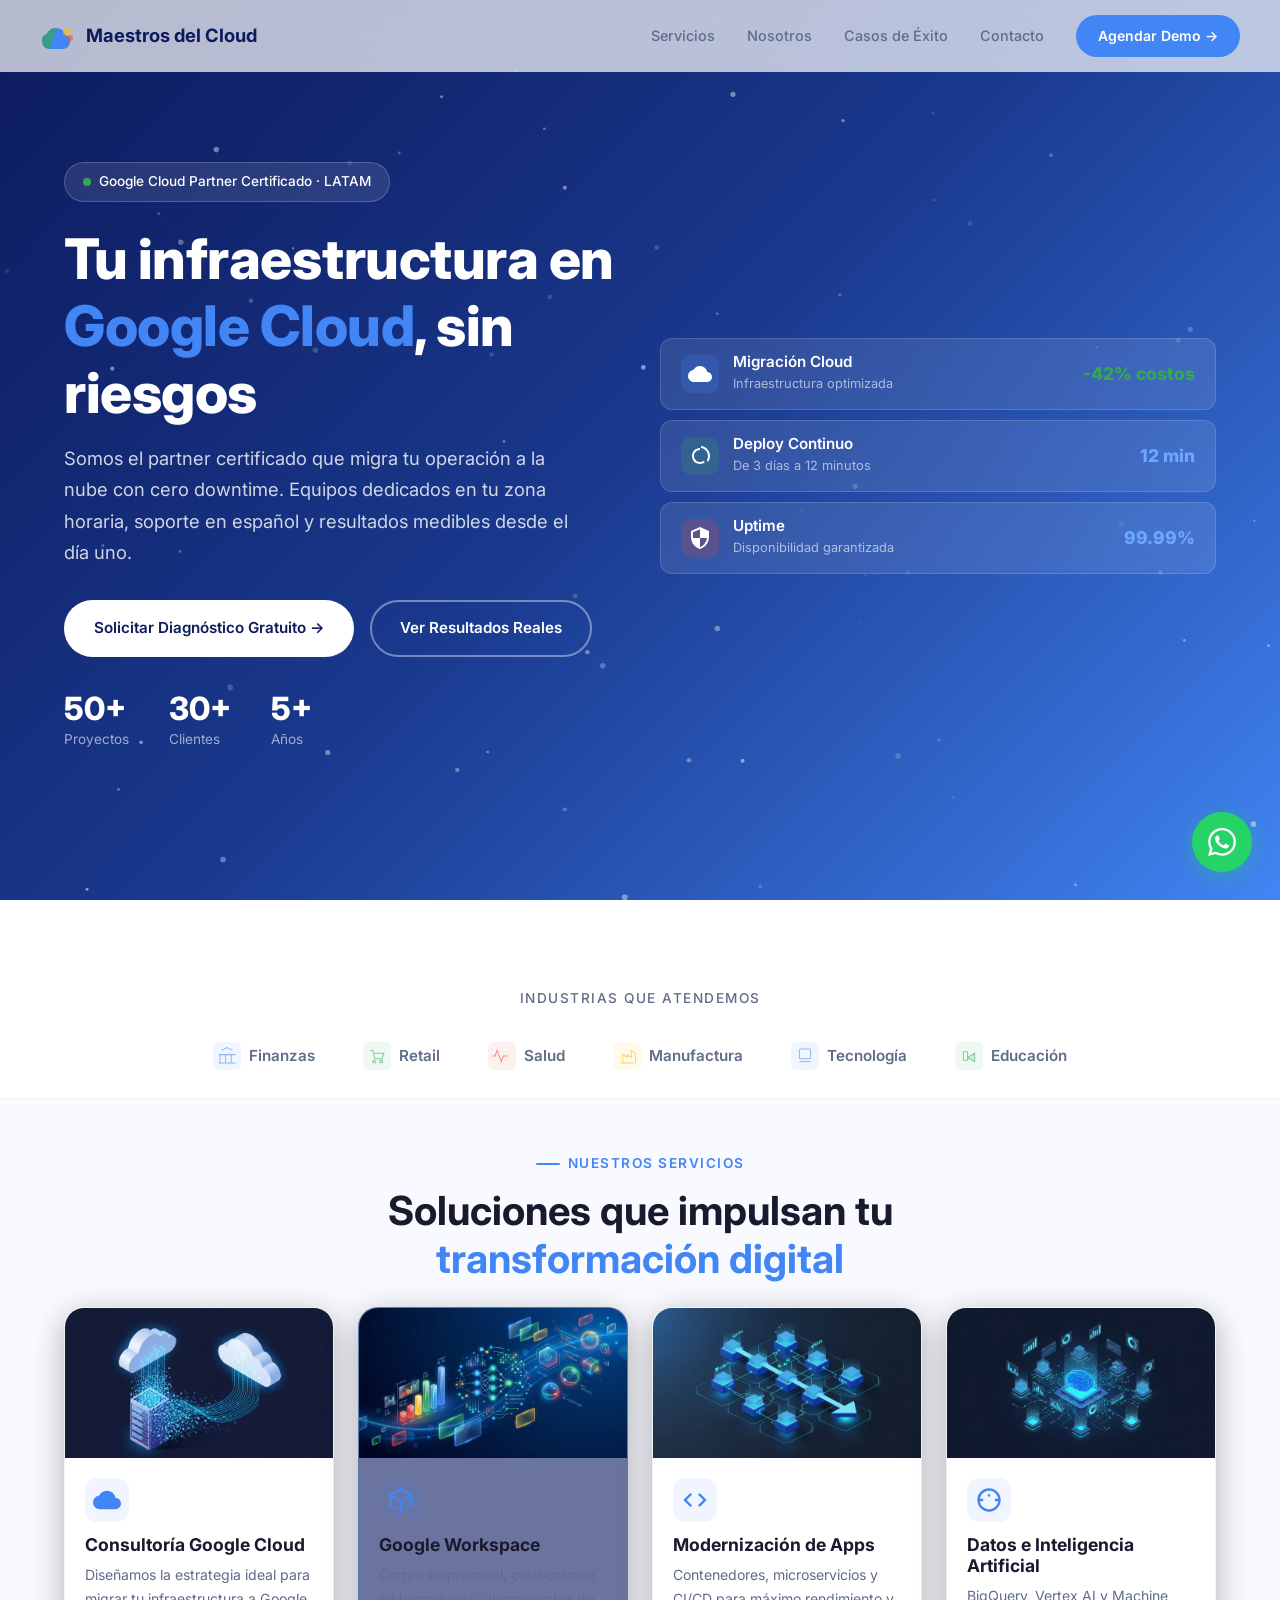
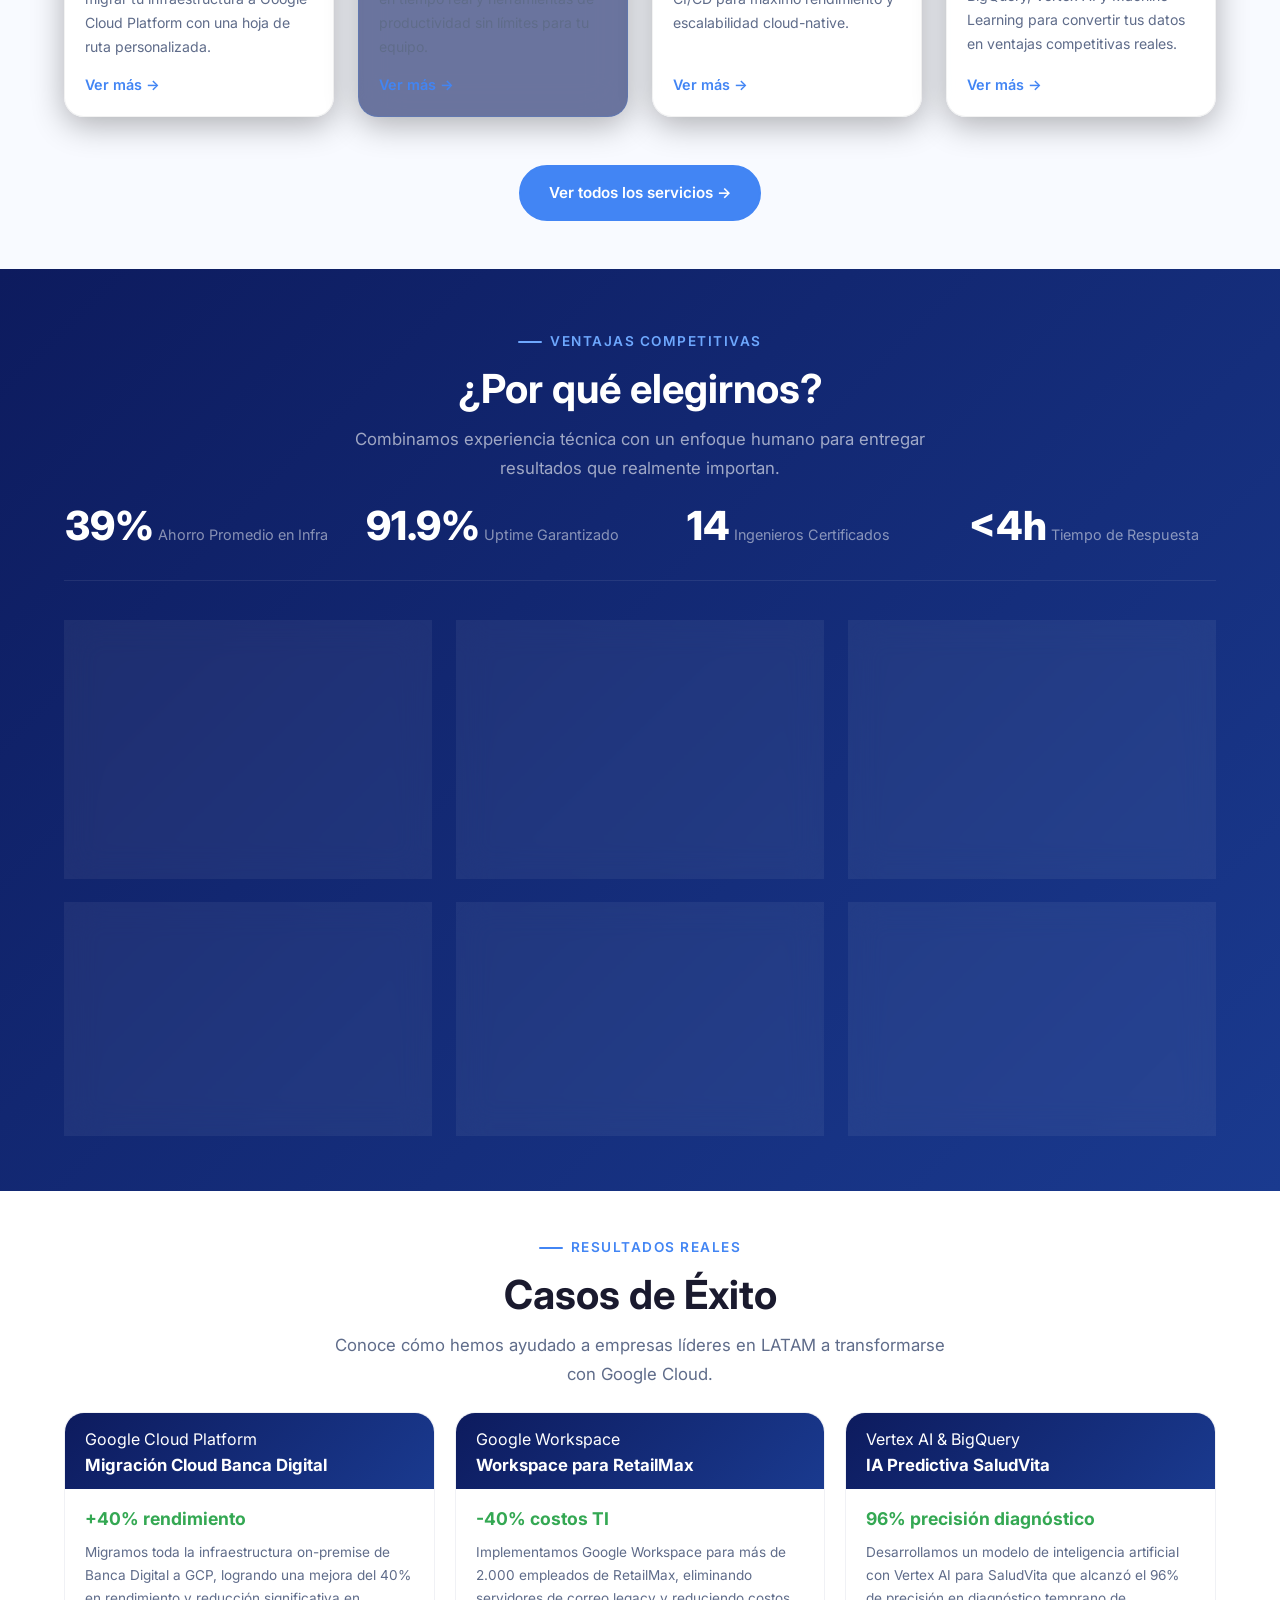
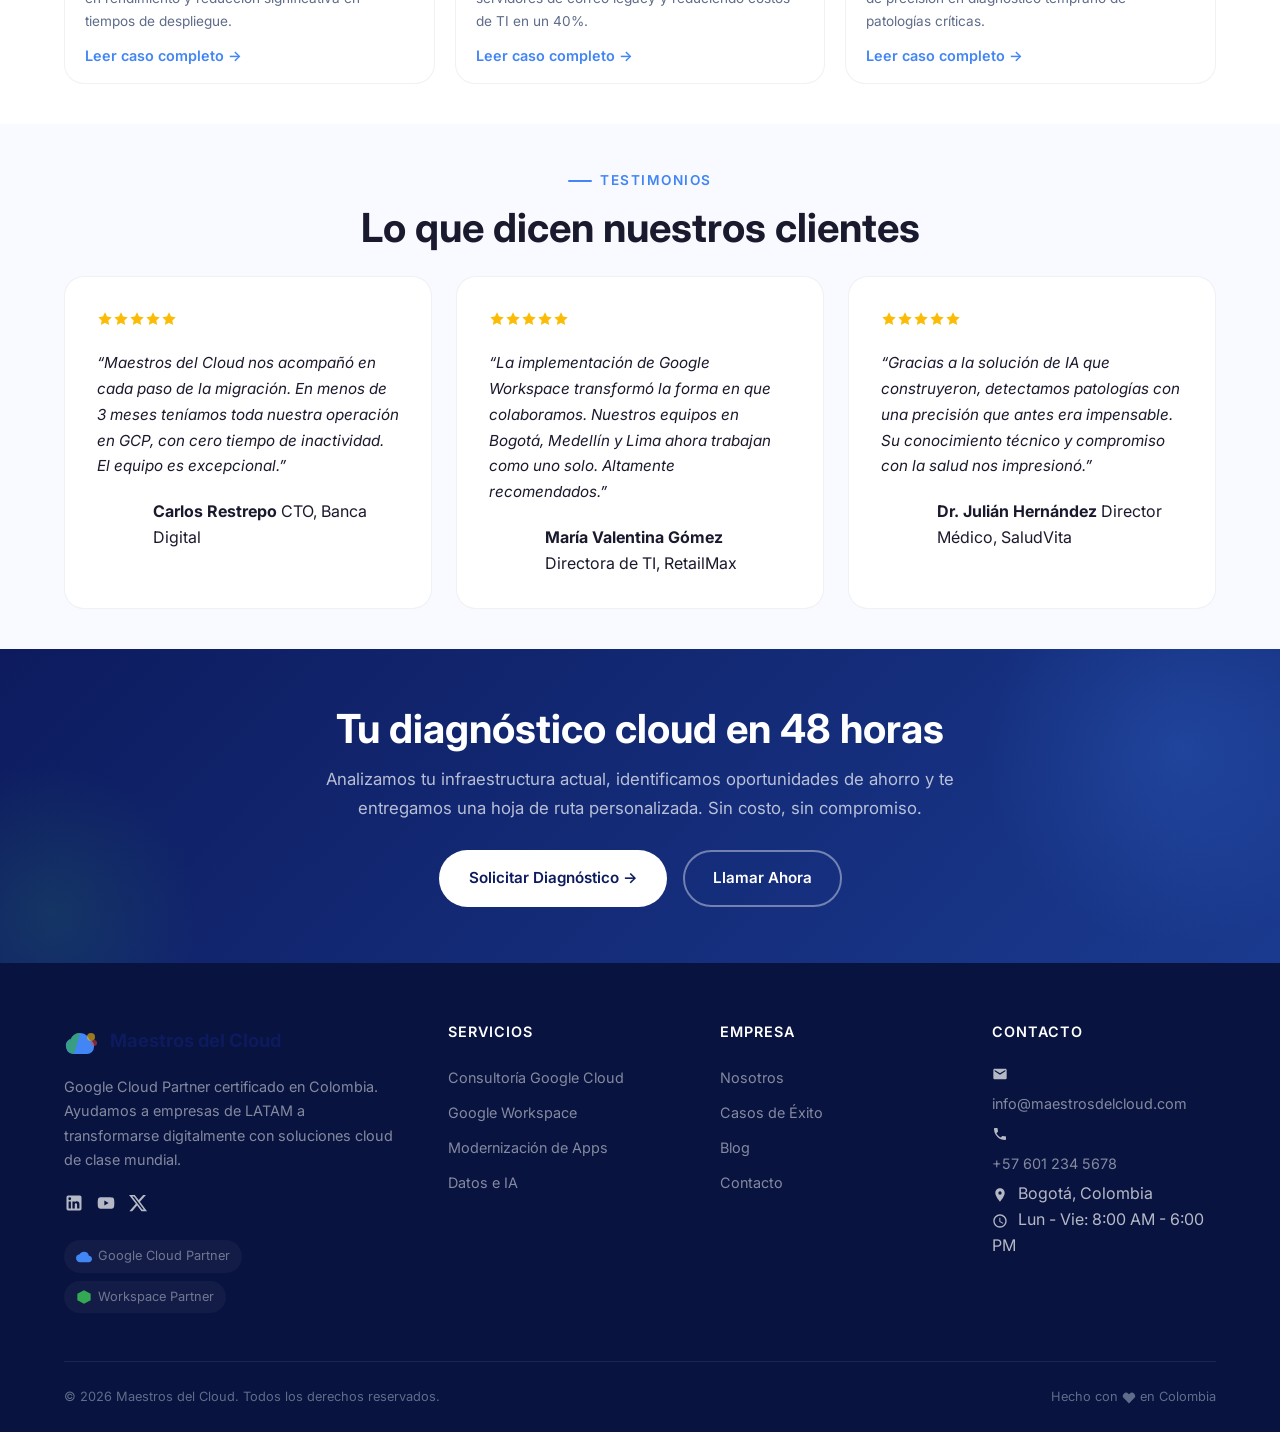
==== index.html @ fa3786d3 "feat: Maestros del Cloud MVP - Google Cloud Partner website Complete static website for a Google Clo" ====
<!DOCTYPE html>
<html lang="es">
<head>
  <meta charset="UTF-8">
  <meta name="viewport" content="width=device-width, initial-scale=1.0">
  <meta name="description" content="Maestros del Cloud — Google Cloud Partner en Colombia. Consultoría, migración, modernización y soporte en Google Cloud para empresas de LATAM.">
  <meta name="keywords" content="Google Cloud, Partner, Colombia, consultoría cloud, migración, Google Workspace, LATAM">
  <meta name="author" content="Maestros del Cloud">
  <title>Maestros del Cloud — Google Cloud Partner Colombia</title>
  <link rel="icon" type="image/svg+xml" href="data:image/svg+xml,<svg xmlns='http://www.w3.org/2000/svg' width='32' height='32' viewBox='0 0 36 36'><path d='M6 20c0-5.523 4.477-10 10-10 4.4 0 8.1 2.8 9.5 6.7A7 7 0 0130 24a7 7 0 01-7 7H10a8 8 0 01-4-15z' fill='%234285F4'/><path d='M10 31a8 8 0 01-3.2-15.3A10 10 0 0116 10' fill='%2334A853' opacity='0.7'/><circle cx='27' cy='14' r='4' fill='%23FBBC05' opacity='0.6'/></svg>">
  <link rel="preconnect" href="https://fonts.googleapis.com">
  <link rel="preconnect" href="https://fonts.gstatic.com" crossorigin>
  <link href="https://fonts.googleapis.com/css2?family=Inter:wght@400;500;600;700;800&display=swap" rel="stylesheet">
  <link rel="stylesheet" href="styles.css">
</head>
<body>

  <!-- ============ NAVBAR ============ -->
  <nav class="navbar">
    <div class="nav-inner">
      <a href="index.html" class="nav-logo">
        <svg width="36" height="36" viewBox="0 0 36 36" fill="none" xmlns="http://www.w3.org/2000/svg">
          <path d="M6 20c0-5.523 4.477-10 10-10 4.4 0 8.1 2.8 9.5 6.7A7 7 0 0130 24a7 7 0 01-7 7H10a8 8 0 01-4-15z" fill="#4285F4"/>
          <path d="M10 31a8 8 0 01-3.2-15.3A10 10 0 0116 10" fill="#34A853" opacity="0.7"/>
          <circle cx="27" cy="14" r="4" fill="#FBBC05" opacity="0.6"/>
          <circle cx="30" cy="20" r="3" fill="#EA4335" opacity="0.5"/>
        </svg>
        <span>Maestros del Cloud</span>
      </a>
      <div class="nav-links">
        <a href="servicios.html">Servicios</a>
        <a href="nosotros.html">Nosotros</a>
        <a href="casos.html">Casos de Éxito</a>
        <a href="contacto.html">Contacto</a>
        <a href="contacto.html" class="nav-cta">Agendar Demo &rarr;</a>
      </div>
      <button class="hamburger" aria-label="Menú">
        <span></span><span></span><span></span>
      </button>
    </div>
  </nav>

  <!-- ============ HERO ============ -->
  <section class="hero">
    <video class="hero-video-bg" autoplay muted loop playsinline>
      <source src="assets/hero-video.mp4" type="video/mp4">
    </video>
    <div class="hero-video-overlay"></div>
    <canvas id="hero-particles" class="hero-canvas"></canvas>
    <div class="container hero-grid">
      <div class="hero-content">
        <div class="hero-badge reveal">
          <span class="dot"></span>
          Google Cloud Partner Certificado &middot; LATAM
        </div>
        <h1 class="reveal reveal-delay-1">Tu infraestructura en <span class="accent-text">Google Cloud</span>, sin riesgos</h1>
        <p class="hero-subtitle reveal reveal-delay-2">Somos el partner certificado que migra tu operaci&oacute;n a la nube con cero downtime. Equipos dedicados en tu zona horaria, soporte en espa&ntilde;ol y resultados medibles desde el d&iacute;a uno.</p>
        <div class="hero-buttons reveal reveal-delay-3">
          <a href="contacto.html" class="btn btn-primary">Solicitar Diagn&oacute;stico Gratuito &rarr;</a>
          <a href="casos.html" class="btn btn-outline">Ver Resultados Reales</a>
        </div>
        <div class="hero-stats reveal reveal-delay-4">
          <div class="hero-stat">
            <span class="hero-stat-number" data-count="50" data-suffix="+">0</span>
            <span class="hero-stat-label">Proyectos</span>
          </div>
          <div class="hero-stat">
            <span class="hero-stat-number" data-count="30" data-suffix="+">0</span>
            <span class="hero-stat-label">Clientes</span>
          </div>
          <div class="hero-stat">
            <span class="hero-stat-number" data-count="5" data-suffix="+">0</span>
            <span class="hero-stat-label">Años</span>
          </div>
        </div>
      </div>
      <div class="hero-visual">
        <div class="float-card reveal reveal-delay-1">
          <div class="float-card-icon blue">
            <svg width="24" height="24" viewBox="0 0 24 24" fill="none"><path d="M19.35 10.04A7.49 7.49 0 0012 4C9.11 4 6.6 5.64 5.35 8.04A5.994 5.994 0 000 14c0 3.31 2.69 6 6 6h13c2.76 0 5-2.24 5-5 0-2.64-2.05-4.78-4.65-4.96z" fill="currentColor"/></svg>
          </div>
          <div class="float-card-text">
            <h4>Migración Cloud</h4>
            <p>Infraestructura optimizada</p>
          </div>
          <span class="float-card-value green">-42% costos</span>
        </div>
        <div class="float-card reveal reveal-delay-2">
          <div class="float-card-icon green">
            <svg width="24" height="24" viewBox="0 0 24 24" fill="none"><path d="M13 2.05v2.02c3.95.49 7 3.85 7 7.93 0 1.62-.48 3.13-1.32 4.39l1.46 1.46A9.96 9.96 0 0022 12c0-5.18-3.95-9.45-9-9.95zM12 4c-4.42 0-8 3.58-8 8s3.58 8 8 8c1.85 0 3.55-.63 4.9-1.69l-1.43-1.43A5.96 5.96 0 0112 18c-3.31 0-6-2.69-6-6s2.69-6 6-6V4z" fill="currentColor"/></svg>
          </div>
          <div class="float-card-text">
            <h4>Deploy Continuo</h4>
            <p>De 3 d&iacute;as a 12 minutos</p>
          </div>
          <span class="float-card-value blue">12 min</span>
        </div>
        <div class="float-card reveal reveal-delay-3">
          <div class="float-card-icon red">
            <svg width="24" height="24" viewBox="0 0 24 24" fill="none"><path d="M12 1L3 5v6c0 5.55 3.84 10.74 9 12 5.16-1.26 9-6.45 9-12V5l-9-4zm0 10.99h7c-.53 4.12-3.28 7.79-7 8.94V12H5V6.3l7-3.11v8.8z" fill="currentColor"/></svg>
          </div>
          <div class="float-card-text">
            <h4>Uptime</h4>
            <p>Disponibilidad garantizada</p>
          </div>
          <span class="float-card-value red">99.99%</span>
        </div>
      </div>
    </div>
  </section>

  <!-- Wave divider -->
  <div class="wave-divider">
    <svg viewBox="0 0 1440 60" preserveAspectRatio="none" fill="#ffffff">
      <path d="M0,60 C360,0 1080,0 1440,60 L1440,60 L0,60 Z"/>
    </svg>
  </div>

  <!-- ============ LOGOS BANNER ============ -->
  <section class="logos-section">
    <div class="container">
      <p class="logos-title reveal">Industrias que atendemos</p>
      <div class="logos-grid">
        <div class="logo-item reveal reveal-delay-1">
          <svg width="40" height="40" viewBox="0 0 40 40" fill="none"><rect width="40" height="40" rx="8" fill="#E8F0FE"/><path d="M8 30h24M8 18h24M12 12l8-4 8 4M10 18v12m8-12v12m8-12v12" stroke="#4285F4" stroke-width="1.5" fill="none"/></svg>
          <span>Finanzas</span>
        </div>
        <div class="logo-item reveal reveal-delay-1">
          <svg width="40" height="40" viewBox="0 0 40 40" fill="none"><rect width="40" height="40" rx="8" fill="#E6F4EA"/><circle cx="16" cy="28" r="2" stroke="#34A853" stroke-width="1.5" fill="none"/><circle cx="26" cy="28" r="2" stroke="#34A853" stroke-width="1.5" fill="none"/><path d="M10 12h4l3 12h10l3-8H16" stroke="#34A853" stroke-width="1.5" fill="none"/></svg>
          <span>Retail</span>
        </div>
        <div class="logo-item reveal reveal-delay-2">
          <svg width="40" height="40" viewBox="0 0 40 40" fill="none"><rect width="40" height="40" rx="8" fill="#FCE8E6"/><path d="M28 20h-6l-3 8-6-16-3 8h-4" stroke="#EA4335" stroke-width="1.5" fill="none"/></svg>
          <span>Salud</span>
        </div>
        <div class="logo-item reveal reveal-delay-2">
          <svg width="40" height="40" viewBox="0 0 40 40" fill="none"><rect width="40" height="40" rx="8" fill="#FEF7E0"/><path d="M10 30h20M14 30V18l6 4V18l6 4V12l6 4v14" stroke="#FBBC05" stroke-width="1.5" fill="none"/></svg>
          <span>Manufactura</span>
        </div>
        <div class="logo-item reveal reveal-delay-3">
          <svg width="40" height="40" viewBox="0 0 40 40" fill="none"><rect width="40" height="40" rx="8" fill="#E8F0FE"/><rect x="12" y="10" width="16" height="14" rx="2" stroke="#4285F4" stroke-width="1.5" fill="none"/><line x1="12" y1="28" x2="28" y2="28" stroke="#4285F4" stroke-width="1.5"/></svg>
          <span>Tecnolog&iacute;a</span>
        </div>
        <div class="logo-item reveal reveal-delay-3">
          <svg width="40" height="40" viewBox="0 0 40 40" fill="none"><rect width="40" height="40" rx="8" fill="#E6F4EA"/><path d="M28 16l-10 6 10 6V16z" fill="#34A853" opacity="0.3"/><path d="M28 16l-10 6 10 6V16zM12 14h6v12h-6z" stroke="#34A853" stroke-width="1.5" fill="none"/></svg>
          <span>Educaci&oacute;n</span>
        </div>
      </div>
    </div>
  </section>

  <!-- ============ SERVICES ============ -->
  <section class="bg-light" id="servicios">
    <div class="container">
      <div class="section-header">
        <span class="section-label reveal">Nuestros Servicios</span>
        <h2 class="reveal reveal-delay-1">Soluciones que impulsan tu <span class="accent-text">transformación digital</span></h2>
      </div>
      <div class="services-grid">
        <div class="card card-with-image reveal reveal-delay-1 dark-glass-panel" style="background: rgba(255,255,255,0.9); border: 1px solid rgba(0,0,0,0.05); color: var(--text-dark);">
          <div class="card-image">
            <img src="assets/svc-cloud.png" alt="Consultoría Google Cloud - infraestructura cloud" loading="lazy" width="600" height="338">
          </div>
          <div class="card-body">
            <div class="card-icon blue">
              <svg width="28" height="28" viewBox="0 0 24 24" fill="none"><path d="M19.35 10.04A7.49 7.49 0 0012 4C9.11 4 6.6 5.64 5.35 8.04A5.994 5.994 0 000 14c0 3.31 2.69 6 6 6h13c2.76 0 5-2.24 5-5 0-2.64-2.05-4.78-4.65-4.96z" fill="currentColor"/></svg>
            </div>
            <h3>Consultoría Google Cloud</h3>
            <p>Diseñamos la estrategia ideal para migrar tu infraestructura a Google Cloud Platform con una hoja de ruta personalizada.</p>
            <a href="servicios.html" class="card-link">Ver más &rarr;</a>
          </div>
        </div>
        <div class="card card-with-image reveal reveal-delay-2 dark-glass-panel">
          <div class="card-image">
            <img src="assets/services-data.jpg" alt="Data Analytics & Machine Learning - Visualización Abstracta" loading="lazy" width="600" height="338" style="object-fit: cover;">
          </div>
          <div class="card-body">
            <div class="card-icon green">
              <svg width="28" height="28" viewBox="0 0 24 24" fill="none"><path d="M12 2L2 7v10l10 5 10-5V7L12 2zm0 2.18l6 3V9l-6 3-6-3V7.18l6-3zM4 16.54V9.73l7 3.5v7.04l-7-3.73zm9 3.73v-7.04l7-3.5v6.81l-7 3.73z" fill="currentColor"/></svg>
            </div>
            <h3>Google Workspace</h3>
            <p>Correo empresarial, colaboración en tiempo real y herramientas de productividad sin límites para tu equipo.</p>
            <a href="servicios.html" class="card-link">Ver más &rarr;</a>
          </div>
        </div>
        <div class="card card-with-image reveal reveal-delay-3 dark-glass-panel" style="background: rgba(255,255,255,0.9); border: 1px solid rgba(0,0,0,0.05); color: var(--text-dark);">
          <div class="card-image">
            <img src="assets/svc-apps.png" alt="Modernización de aplicaciones - contenedores y microservicios" loading="lazy" width="600" height="338">
          </div>
          <div class="card-body">
            <div class="card-icon yellow">
              <svg width="28" height="28" viewBox="0 0 24 24" fill="none"><path d="M9.4 16.6L4.8 12l4.6-4.6L8 6l-6 6 6 6 1.4-1.4zm5.2 0l4.6-4.6-4.6-4.6L16 6l6 6-6 6-1.4-1.4z" fill="currentColor"/></svg>
            </div>
            <h3>Modernización de Apps</h3>
            <p>Contenedores, microservicios y CI/CD para máximo rendimiento y escalabilidad cloud-native.</p>
            <a href="servicios.html" class="card-link">Ver más &rarr;</a>
          </div>
        </div>
        <div class="card card-with-image reveal reveal-delay-4 dark-glass-panel" style="background: rgba(255,255,255,0.9); border: 1px solid rgba(0,0,0,0.05); color: var(--text-dark);">
          <div class="card-image">
            <img src="assets/svc-data.png" alt="Datos e Inteligencia Artificial - BigQuery y Vertex AI" loading="lazy" width="600" height="338">
          </div>
          <div class="card-body">
            <div class="card-icon red">
              <svg width="28" height="28" viewBox="0 0 24 24" fill="none"><path d="M12 2a10 10 0 100 20 10 10 0 000-20zm1 17.93A8.001 8.001 0 014.07 13H7v-2H4.07A8.001 8.001 0 0113 4.07V7h-2v2h2V4.07A8.001 8.001 0 0119.93 11H17v2h2.93A8.001 8.001 0 0113 19.93z" fill="currentColor"/></svg>
            </div>
            <h3>Datos e Inteligencia Artificial</h3>
            <p>BigQuery, Vertex AI y Machine Learning para convertir tus datos en ventajas competitivas reales.</p>
            <a href="servicios.html" class="card-link">Ver más &rarr;</a>
          </div>
        </div>
      </div>
      <div class="section-cta reveal">
        <a href="servicios.html" class="btn btn-accent">Ver todos los servicios &rarr;</a>
      </div>
    </div>
  </section>

  <!-- ============ POR QUÉ NOSOTROS (with stats merged) ============ -->
  <section class="bg-dark" id="por-que">
    <div class="container">
      <div class="section-header">
        <span class="section-label reveal">Ventajas Competitivas</span>
        <h2 class="reveal reveal-delay-1">&iquest;Por qué elegirnos?</h2>
        <p class="section-subtitle reveal reveal-delay-2">Combinamos experiencia técnica con un enfoque humano para entregar resultados que realmente importan.</p>
      </div>
      <div class="stats-grid stats-grid-dark reveal">
        <div class="stat-item">
          <span class="stat-number" data-count="42" data-suffix="%">0</span>
          <span class="stat-label">Ahorro Promedio en Infra</span>
        </div>
        <div class="stat-item">
          <span class="stat-number" data-count="99" data-suffix=".9%">0</span>
          <span class="stat-label">Uptime Garantizado</span>
        </div>
        <div class="stat-item">
          <span class="stat-number" data-count="15" data-suffix="">0</span>
          <span class="stat-label">Ingenieros Certificados</span>
        </div>
        <div class="stat-item">
          <span class="stat-number" data-prefix="&lt;" data-count="4" data-suffix="h">0</span>
          <span class="stat-label">Tiempo de Respuesta</span>
        </div>
      </div>
      <div class="grid-3">
        <div class="glass-card reveal reveal-delay-1">
          <span class="glass-card-icon"><svg width="24" height="24" viewBox="0 0 24 24" fill="none"><path d="M9 12l2 2 4-4m5.618-4.016A11.955 11.955 0 0112 2.944a11.955 11.955 0 01-8.618 3.04A12.02 12.02 0 003 9c0 5.591 3.824 10.29 9 11.622 5.176-1.332 9-6.03 9-11.622 0-1.042-.133-2.052-.382-3.016z" stroke="currentColor" stroke-width="2" stroke-linecap="round" stroke-linejoin="round"/></svg></span>
          <h4>Certificados por Google</h4>
          <p>Contamos con las certificaciones más exigentes de Google Cloud, garantizando estándares internacionales en cada proyecto.</p>
        </div>
        <div class="glass-card reveal reveal-delay-2">
          <span class="glass-card-icon"><svg width="24" height="24" viewBox="0 0 24 24" fill="none"><path d="M21 12a9 9 0 01-9 9m9-9a9 9 0 00-9-9m9 9H3m9 9a9 9 0 01-9-9m9 9c1.657 0 3-4.03 3-9s-1.343-9-3-9m0 18c-1.657 0-3-4.03-3-9s1.343-9 3-9m-9 9a9 9 0 019-9" stroke="currentColor" stroke-width="2" stroke-linecap="round" stroke-linejoin="round"/></svg></span>
          <h4>Soporte en Español 24/7</h4>
          <p>Nuestro equipo está disponible las 24 horas, los 7 días de la semana, en tu idioma y con conocimiento del contexto regional.</p>
        </div>
        <div class="glass-card reveal reveal-delay-3">
          <span class="glass-card-icon"><svg width="24" height="24" viewBox="0 0 24 24" fill="none"><path d="M13 10V3L4 14h7v7l9-11h-7z" stroke="currentColor" stroke-width="2" stroke-linecap="round" stroke-linejoin="round"/></svg></span>
          <h4>Metodología Ágil</h4>
          <p>Implementamos con sprints cortos, entregas continuas y comunicación transparente para avanzar rápido sin perder calidad.</p>
        </div>
        <div class="glass-card reveal reveal-delay-1">
          <span class="glass-card-icon"><svg width="24" height="24" viewBox="0 0 24 24" fill="none"><path d="M12 8c-1.657 0-3 .895-3 2s1.343 2 3 2 3 .895 3 2-1.343 2-3 2m0-8c1.11 0 2.08.402 2.599 1M12 8V7m0 1v8m0 0v1m0-1c-1.11 0-2.08-.402-2.599-1M21 12a9 9 0 11-18 0 9 9 0 0118 0z" stroke="currentColor" stroke-width="2" stroke-linecap="round" stroke-linejoin="round"/></svg></span>
          <h4>Precios Transparentes</h4>
          <p>Sin costos ocultos. Presentamos propuestas claras con alcance definido para que siempre sepas en qué inviertes.</p>
        </div>
        <div class="glass-card reveal reveal-delay-2">
          <span class="glass-card-icon"><svg width="24" height="24" viewBox="0 0 24 24" fill="none"><path d="M12 15v2m-6 4h12a2 2 0 002-2v-6a2 2 0 00-2-2H6a2 2 0 00-2 2v6a2 2 0 002 2zm10-10V7a4 4 0 00-8 0v4h8z" stroke="currentColor" stroke-width="2" stroke-linecap="round" stroke-linejoin="round"/></svg></span>
          <h4>Seguridad Alto Nivel</h4>
          <p>Aplicamos las mejores prácticas de seguridad cloud, cumplimiento normativo y protección de datos desde el primer día.</p>
        </div>
        <div class="glass-card reveal reveal-delay-3">
          <span class="glass-card-icon"><svg width="24" height="24" viewBox="0 0 24 24" fill="none"><path d="M13 7h8m0 0v8m0-8l-8 8-4-4-6 6" stroke="currentColor" stroke-width="2" stroke-linecap="round" stroke-linejoin="round"/></svg></span>
          <h4>Resultados Medibles</h4>
          <p>Definimos KPIs claros desde el inicio y entregamos dashboards en tiempo real para que veas el impacto de cada acción.</p>
        </div>
      </div>
    </div>
  </section>

  <!-- ============ CASES PREVIEW ============ -->
  <section id="casos">
    <div class="container">
      <div class="section-header">
        <span class="section-label reveal">Resultados Reales</span>
        <h2 class="reveal reveal-delay-1">Casos de Éxito</h2>
        <p class="section-subtitle reveal reveal-delay-2">Conoce cómo hemos ayudado a empresas líderes en LATAM a transformarse con Google Cloud.</p>
      </div>
      <div class="cases-grid">
        <div class="case-card reveal reveal-delay-1">
          <div class="case-card-header">
            <span class="case-tag">Google Cloud Platform</span>
            <h4>Migración Cloud Banca Digital</h4>
          </div>
          <div class="case-card-body">
            <span class="case-result">+40% rendimiento</span>
            <p>Migramos toda la infraestructura on-premise de Banca Digital a GCP, logrando una mejora del 40% en rendimiento y reducción significativa en tiempos de despliegue.</p>
            <a href="casos.html" class="card-link">Leer caso completo &rarr;</a>
          </div>
        </div>
        <div class="case-card reveal reveal-delay-2">
          <div class="case-card-header">
            <span class="case-tag">Google Workspace</span>
            <h4>Workspace para RetailMax</h4>
          </div>
          <div class="case-card-body">
            <span class="case-result">-40% costos TI</span>
            <p>Implementamos Google Workspace para más de 2.000 empleados de RetailMax, eliminando servidores de correo legacy y reduciendo costos de TI en un 40%.</p>
            <a href="casos.html" class="card-link">Leer caso completo &rarr;</a>
          </div>
        </div>
        <div class="case-card reveal reveal-delay-3">
          <div class="case-card-header">
            <span class="case-tag">Vertex AI &amp; BigQuery</span>
            <h4>IA Predictiva SaludVita</h4>
          </div>
          <div class="case-card-body">
            <span class="case-result">96% precisión diagnóstico</span>
            <p>Desarrollamos un modelo de inteligencia artificial con Vertex AI para SaludVita que alcanzó el 96% de precisión en diagnóstico temprano de patologías críticas.</p>
            <a href="casos.html" class="card-link">Leer caso completo &rarr;</a>
          </div>
        </div>
      </div>
    </div>
  </section>

  <!-- ============ TESTIMONIALS ============ -->
  <section class="bg-light" id="testimonios">
    <div class="container">
      <div class="section-header">
        <span class="section-label reveal">Testimonios</span>
        <h2 class="reveal reveal-delay-1">Lo que dicen nuestros clientes</h2>
      </div>
      <div class="testimonials-grid">
        <div class="testimonial-card reveal reveal-delay-1">
          <div class="testimonial-stars"><svg width="16" height="16" viewBox="0 0 24 24" fill="currentColor"><path d="M12 2l3.09 6.26L22 9.27l-5 4.87 1.18 6.88L12 17.77l-6.18 3.25L7 14.14 2 9.27l6.91-1.01L12 2z"/></svg><svg width="16" height="16" viewBox="0 0 24 24" fill="currentColor"><path d="M12 2l3.09 6.26L22 9.27l-5 4.87 1.18 6.88L12 17.77l-6.18 3.25L7 14.14 2 9.27l6.91-1.01L12 2z"/></svg><svg width="16" height="16" viewBox="0 0 24 24" fill="currentColor"><path d="M12 2l3.09 6.26L22 9.27l-5 4.87 1.18 6.88L12 17.77l-6.18 3.25L7 14.14 2 9.27l6.91-1.01L12 2z"/></svg><svg width="16" height="16" viewBox="0 0 24 24" fill="currentColor"><path d="M12 2l3.09 6.26L22 9.27l-5 4.87 1.18 6.88L12 17.77l-6.18 3.25L7 14.14 2 9.27l6.91-1.01L12 2z"/></svg><svg width="16" height="16" viewBox="0 0 24 24" fill="currentColor"><path d="M12 2l3.09 6.26L22 9.27l-5 4.87 1.18 6.88L12 17.77l-6.18 3.25L7 14.14 2 9.27l6.91-1.01L12 2z"/></svg></div>
          <blockquote>&ldquo;Maestros del Cloud nos acompañó en cada paso de la migración. En menos de 3 meses teníamos toda nuestra operación en GCP, con cero tiempo de inactividad. El equipo es excepcional.&rdquo;</blockquote>
          <div class="testimonial-author">
            <div class="testimonial-avatar blue">CR</div>
            <div>
              <strong>Carlos Restrepo</strong>
              <span>CTO, Banca Digital</span>
            </div>
          </div>
        </div>
        <div class="testimonial-card reveal reveal-delay-2">
          <div class="testimonial-stars"><svg width="16" height="16" viewBox="0 0 24 24" fill="currentColor"><path d="M12 2l3.09 6.26L22 9.27l-5 4.87 1.18 6.88L12 17.77l-6.18 3.25L7 14.14 2 9.27l6.91-1.01L12 2z"/></svg><svg width="16" height="16" viewBox="0 0 24 24" fill="currentColor"><path d="M12 2l3.09 6.26L22 9.27l-5 4.87 1.18 6.88L12 17.77l-6.18 3.25L7 14.14 2 9.27l6.91-1.01L12 2z"/></svg><svg width="16" height="16" viewBox="0 0 24 24" fill="currentColor"><path d="M12 2l3.09 6.26L22 9.27l-5 4.87 1.18 6.88L12 17.77l-6.18 3.25L7 14.14 2 9.27l6.91-1.01L12 2z"/></svg><svg width="16" height="16" viewBox="0 0 24 24" fill="currentColor"><path d="M12 2l3.09 6.26L22 9.27l-5 4.87 1.18 6.88L12 17.77l-6.18 3.25L7 14.14 2 9.27l6.91-1.01L12 2z"/></svg><svg width="16" height="16" viewBox="0 0 24 24" fill="currentColor"><path d="M12 2l3.09 6.26L22 9.27l-5 4.87 1.18 6.88L12 17.77l-6.18 3.25L7 14.14 2 9.27l6.91-1.01L12 2z"/></svg></div>
          <blockquote>&ldquo;La implementación de Google Workspace transformó la forma en que colaboramos. Nuestros equipos en Bogotá, Medellín y Lima ahora trabajan como uno solo. Altamente recomendados.&rdquo;</blockquote>
          <div class="testimonial-author">
            <div class="testimonial-avatar green">MV</div>
            <div>
              <strong>María Valentina Gómez</strong>
              <span>Directora de TI, RetailMax</span>
            </div>
          </div>
        </div>
        <div class="testimonial-card reveal reveal-delay-3">
          <div class="testimonial-stars"><svg width="16" height="16" viewBox="0 0 24 24" fill="currentColor"><path d="M12 2l3.09 6.26L22 9.27l-5 4.87 1.18 6.88L12 17.77l-6.18 3.25L7 14.14 2 9.27l6.91-1.01L12 2z"/></svg><svg width="16" height="16" viewBox="0 0 24 24" fill="currentColor"><path d="M12 2l3.09 6.26L22 9.27l-5 4.87 1.18 6.88L12 17.77l-6.18 3.25L7 14.14 2 9.27l6.91-1.01L12 2z"/></svg><svg width="16" height="16" viewBox="0 0 24 24" fill="currentColor"><path d="M12 2l3.09 6.26L22 9.27l-5 4.87 1.18 6.88L12 17.77l-6.18 3.25L7 14.14 2 9.27l6.91-1.01L12 2z"/></svg><svg width="16" height="16" viewBox="0 0 24 24" fill="currentColor"><path d="M12 2l3.09 6.26L22 9.27l-5 4.87 1.18 6.88L12 17.77l-6.18 3.25L7 14.14 2 9.27l6.91-1.01L12 2z"/></svg><svg width="16" height="16" viewBox="0 0 24 24" fill="currentColor"><path d="M12 2l3.09 6.26L22 9.27l-5 4.87 1.18 6.88L12 17.77l-6.18 3.25L7 14.14 2 9.27l6.91-1.01L12 2z"/></svg></div>
          <blockquote>&ldquo;Gracias a la solución de IA que construyeron, detectamos patologías con una precisión que antes era impensable. Su conocimiento técnico y compromiso con la salud nos impresionó.&rdquo;</blockquote>
          <div class="testimonial-author">
            <div class="testimonial-avatar red">JH</div>
            <div>
              <strong>Dr. Julián Hernández</strong>
              <span>Director Médico, SaludVita</span>
            </div>
          </div>
        </div>
      </div>
    </div>
  </section>

  <!-- ============ CTA ============ -->
  <section class="cta-section">
    <div class="container">
      <div class="cta-content reveal">
        <h2>Tu diagn&oacute;stico cloud en 48 horas</h2>
        <p>Analizamos tu infraestructura actual, identificamos oportunidades de ahorro y te entregamos una hoja de ruta personalizada. Sin costo, sin compromiso.</p>
        <div class="cta-buttons">
          <a href="contacto.html" class="btn btn-primary">Solicitar Diagn&oacute;stico &rarr;</a>
          <a href="tel:+576012345678" class="btn btn-outline">Llamar Ahora</a>
        </div>
      </div>
    </div>
  </section>

  <!-- ============ FOOTER ============ -->
  <footer class="footer">
    <div class="container">
      <div class="footer-grid">
        <div class="footer-brand">
          <a href="index.html" class="nav-logo">
            <svg width="36" height="36" viewBox="0 0 36 36" fill="none" xmlns="http://www.w3.org/2000/svg">
              <path d="M6 20c0-5.523 4.477-10 10-10 4.4 0 8.1 2.8 9.5 6.7A7 7 0 0130 24a7 7 0 01-7 7H10a8 8 0 01-4-15z" fill="#4285F4"/>
              <path d="M10 31a8 8 0 01-3.2-15.3A10 10 0 0116 10" fill="#34A853" opacity="0.7"/>
              <circle cx="27" cy="14" r="4" fill="#FBBC05" opacity="0.6"/>
              <circle cx="30" cy="20" r="3" fill="#EA4335" opacity="0.5"/>
            </svg>
            <span>Maestros del Cloud</span>
          </a>
          <p>Google Cloud Partner certificado en Colombia. Ayudamos a empresas de LATAM a transformarse digitalmente con soluciones cloud de clase mundial.</p>
          <div class="footer-socials">
            <a href="#" aria-label="LinkedIn" target="_blank" rel="noopener noreferrer">
              <svg width="20" height="20" viewBox="0 0 24 24" fill="currentColor"><path d="M19 3a2 2 0 012 2v14a2 2 0 01-2 2H5a2 2 0 01-2-2V5a2 2 0 012-2h14m-.5 15.5v-5.3a3.26 3.26 0 00-3.26-3.26c-.85 0-1.84.52-2.32 1.3v-1.11h-2.79v8.37h2.79v-4.93c0-.77.62-1.4 1.39-1.4a1.4 1.4 0 011.4 1.4v4.93h2.79M6.88 8.56a1.68 1.68 0 001.68-1.68c0-.93-.75-1.69-1.68-1.69a1.69 1.69 0 00-1.69 1.69c0 .93.76 1.68 1.69 1.68m1.39 9.94v-8.37H5.5v8.37h2.77z"/></svg>
            </a>
            <a href="#" aria-label="YouTube" target="_blank" rel="noopener noreferrer">
              <svg width="20" height="20" viewBox="0 0 24 24" fill="currentColor"><path d="M10 15l5.19-3L10 9v6m11.56-7.83c.13.47.22 1.1.28 1.9.07.8.1 1.49.1 2.09L22 12c0 2.19-.16 3.8-.44 4.83-.25.9-.83 1.48-1.73 1.73-.47.13-1.33.22-2.65.28-1.3.07-2.49.1-3.59.1L12 19c-4.19 0-6.8-.16-7.83-.44-.9-.25-1.48-.83-1.73-1.73-.13-.47-.22-1.1-.28-1.9-.07-.8-.1-1.49-.1-2.09L2 12c0-2.19.16-3.8.44-4.83.25-.9.83-1.48 1.73-1.73.47-.13 1.33-.22 2.65-.28 1.3-.07 2.49-.1 3.59-.1L12 5c4.19 0 6.8.16 7.83.44.9.25 1.48.83 1.73 1.73z"/></svg>
            </a>
            <a href="#" aria-label="X (Twitter)" target="_blank" rel="noopener noreferrer">
              <svg width="20" height="20" viewBox="0 0 24 24" fill="currentColor"><path d="M18.244 2.25h3.308l-7.227 8.26 8.502 11.24H16.17l-5.214-6.817L4.99 21.75H1.68l7.73-8.835L1.254 2.25H8.08l4.713 6.231zm-1.161 17.52h1.833L7.084 4.126H5.117z"/></svg>
            </a>
          </div>
          <div class="footer-badges">
            <span class="footer-badge">
              <svg width="16" height="16" viewBox="0 0 24 24" fill="#4285F4"><path d="M19.35 10.04A7.49 7.49 0 0012 4C9.11 4 6.6 5.64 5.35 8.04A5.994 5.994 0 000 14c0 3.31 2.69 6 6 6h13c2.76 0 5-2.24 5-5 0-2.64-2.05-4.78-4.65-4.96z"/></svg>
              Google Cloud Partner
            </span>
            <span class="footer-badge">
              <svg width="16" height="16" viewBox="0 0 24 24" fill="#34A853"><path d="M12 2L2 7v10l10 5 10-5V7L12 2z"/></svg>
              Workspace Partner
            </span>
          </div>
        </div>
        <div class="footer-col">
          <h4>Servicios</h4>
          <ul>
            <li><a href="servicios.html">Consultoría Google Cloud</a></li>
            <li><a href="servicios.html">Google Workspace</a></li>
            <li><a href="servicios.html">Modernización de Apps</a></li>
            <li><a href="servicios.html">Datos e IA</a></li>
          </ul>
        </div>
        <div class="footer-col">
          <h4>Empresa</h4>
          <ul>
            <li><a href="nosotros.html">Nosotros</a></li>
            <li><a href="casos.html">Casos de Éxito</a></li>
            <li><a href="#">Blog</a></li>
            <li><a href="contacto.html">Contacto</a></li>
          </ul>
        </div>
        <div class="footer-col">
          <h4>Contacto</h4>
          <ul>
            <li>
              <svg width="16" height="16" viewBox="0 0 24 24" fill="currentColor" style="vertical-align: middle; margin-right: 6px;"><path d="M20 4H4c-1.1 0-2 .9-2 2v12c0 1.1.9 2 2 2h16c1.1 0 2-.9 2-2V6c0-1.1-.9-2-2-2zm0 4l-8 5-8-5V6l8 5 8-5v2z"/></svg>
              <a href="mailto:info@maestrosdelcloud.com">info@maestrosdelcloud.com</a>
            </li>
            <li>
              <svg width="16" height="16" viewBox="0 0 24 24" fill="currentColor" style="vertical-align: middle; margin-right: 6px;"><path d="M6.62 10.79c1.44 2.83 3.76 5.14 6.59 6.59l2.2-2.2c.27-.27.67-.36 1.02-.24 1.12.37 2.33.57 3.57.57.55 0 1 .45 1 1V20c0 .55-.45 1-1 1-9.39 0-17-7.61-17-17 0-.55.45-1 1-1h3.5c.55 0 1 .45 1 1 0 1.25.2 2.45.57 3.57.11.35.03.74-.25 1.02l-2.2 2.2z"/></svg>
              <a href="tel:+576012345678">+57 601 234 5678</a>
            </li>
            <li>
              <svg width="16" height="16" viewBox="0 0 24 24" fill="currentColor" style="vertical-align: middle; margin-right: 6px;"><path d="M12 2C8.13 2 5 5.13 5 9c0 5.25 7 13 7 13s7-7.75 7-13c0-3.87-3.13-7-7-7zm0 9.5a2.5 2.5 0 010-5 2.5 2.5 0 010 5z"/></svg>
              Bogotá, Colombia
            </li>
            <li>
              <svg width="16" height="16" viewBox="0 0 24 24" fill="currentColor" style="vertical-align: middle; margin-right: 6px;"><path d="M11.99 2C6.47 2 2 6.48 2 12s4.47 10 9.99 10C17.52 22 22 17.52 22 12S17.52 2 11.99 2zM12 20c-4.42 0-8-3.58-8-8s3.58-8 8-8 8 3.58 8 8-3.58 8-8 8zm.5-13H11v6l5.25 3.15.75-1.23-4.5-2.67z"/></svg>
              Lun - Vie: 8:00 AM - 6:00 PM
            </li>
          </ul>
        </div>
      </div>
      <div class="footer-bottom">
        <p>&copy; 2026 Maestros del Cloud. Todos los derechos reservados.</p>
        <p>Hecho con <svg width="14" height="14" viewBox="0 0 24 24" fill="currentColor" style="display:inline;vertical-align:middle"><path d="M20.84 4.61a5.5 5.5 0 00-7.78 0L12 5.67l-1.06-1.06a5.5 5.5 0 00-7.78 7.78l1.06 1.06L12 21.23l7.78-7.78 1.06-1.06a5.5 5.5 0 000-7.78z"/></svg> en Colombia</p>
      </div>
    </div>
  </footer>

  <!-- ============ WHATSAPP FLOAT ============ -->
  <a href="https://wa.me/576012345678" class="whatsapp-float" target="_blank" aria-label="WhatsApp">
    <svg viewBox="0 0 24 24" width="28" height="28" fill="#fff">
      <path d="M17.472 14.382c-.297-.149-1.758-.867-2.03-.967-.273-.099-.471-.148-.67.15-.197.297-.767.966-.94 1.164-.173.199-.347.223-.644.075-.297-.15-1.255-.463-2.39-1.475-.883-.788-1.48-1.761-1.653-2.059-.173-.297-.018-.458.13-.606.134-.133.298-.347.446-.52.149-.174.198-.298.298-.497.099-.198.05-.371-.025-.52-.075-.149-.669-1.612-.916-2.207-.242-.579-.487-.5-.669-.51-.173-.008-.371-.01-.57-.01-.198 0-.52.074-.792.372-.272.297-1.04 1.016-1.04 2.479 0 1.462 1.065 2.875 1.213 3.074.149.198 2.096 3.2 5.077 4.487.709.306 1.262.489 1.694.625.712.227 1.36.195 1.871.118.571-.085 1.758-.719 2.006-1.413.248-.694.248-1.289.173-1.413-.074-.124-.272-.198-.57-.347m-5.421 7.403h-.004a9.87 9.87 0 01-5.031-1.378l-.361-.214-3.741.982.998-3.648-.235-.374a9.86 9.86 0 01-1.51-5.26c.001-5.45 4.436-9.884 9.888-9.884 2.64 0 5.122 1.03 6.988 2.898a9.825 9.825 0 012.893 6.994c-.003 5.45-4.437 9.884-9.885 9.884m8.413-18.297A11.815 11.815 0 0012.05 0C5.495 0 .16 5.335.157 11.892c0 2.096.547 4.142 1.588 5.945L.057 24l6.305-1.654a11.882 11.882 0 005.683 1.448h.005c6.554 0 11.89-5.335 11.893-11.893a11.821 11.821 0 00-3.48-8.413z"/>
    </svg>
  </a>

  <script src="main.js"></script>
</body>
</html>
---- styles.css ----
/* ============================================
   MAESTROS DEL CLOUD — Global Styles
   ============================================ */

/* --- CSS Variables --- */
:root {
  /* Colors */
  --primary: #0d1b5e;
  --primary-dark: #08133f;
  --accent: #4285F4;
  --accent-light: #6ea8fe;
  --google-blue: #4285F4;
  --google-green: #34A853;
  --google-red: #EA4335;
  --google-yellow: #FBBC05;
  --text-dark: #1a1a2e;
  --text-light: #5f6c8a;
  --bg-light: #f8faff;
  --white: #ffffff;
  --footer-bg: #08133f;
  --whatsapp: #25D366;

  /* Shadows */
  --shadow-sm: 0 2px 8px rgba(13, 27, 94, 0.06);
  --shadow-md: 0 4px 20px rgba(13, 27, 94, 0.08);
  --shadow-lg: 0 8px 40px rgba(13, 27, 94, 0.12);
  --shadow-xl: 0 16px 60px rgba(13, 27, 94, 0.16);
  --shadow-card-hover: 0 12px 40px rgba(13, 27, 94, 0.15);

  /* Radii */
  --radius: 12px;
  --radius-lg: 20px;
  --radius-pill: 100px;

  /* Transitions */
  --transition: 0.25s ease;
  --transition-slow: 0.4s cubic-bezier(0.16, 1, 0.3, 1);

  /* Typography */
  --font: 'Inter', -apple-system, BlinkMacSystemFont, sans-serif;

  /* Layout */
  --container: 1200px;
  --nav-height: 72px;
}

/* --- Reset & Base --- */
*, *::before, *::after {
  margin: 0;
  padding: 0;
  box-sizing: border-box;
}

html {
  scroll-behavior: smooth;
  -webkit-font-smoothing: antialiased;
  -moz-osx-font-smoothing: grayscale;
}

body {
  font-family: var(--font);
  font-weight: 400;
  color: var(--text-dark);
  background: var(--white);
  line-height: 1.6;
  overflow-x: hidden;
}

a {
  text-decoration: none;
  color: inherit;
  transition: color var(--transition);
}

img {
  max-width: 100%;
  display: block;
}

ul, ol {
  list-style: none;
}

button {
  cursor: pointer;
  border: none;
  font-family: var(--font);
}

input, select, textarea {
  font-family: var(--font);
  border: none;
}

.container {
  max-width: var(--container);
  margin: 0 auto;
  padding: 0 24px;
}

/* --- Typography --- */
h1, h2, h3, h4, h5, h6 {
  font-weight: 700;
  line-height: 1.2;
  color: var(--text-dark);
}

h1 { font-size: clamp(2.2rem, 5vw, 3.5rem); }
h2 { font-size: clamp(1.8rem, 3.5vw, 2.5rem); }
h3 { font-size: clamp(1.2rem, 2vw, 1.5rem); }
h4 { font-size: 1.125rem; }

p {
  color: var(--text-light);
  line-height: 1.7;
}

.section-label {
  display: inline-flex;
  align-items: center;
  gap: 8px;
  font-size: 0.85rem;
  font-weight: 600;
  text-transform: uppercase;
  letter-spacing: 1.5px;
  color: var(--accent);
  margin-bottom: 12px;
}

.section-label::before {
  content: '';
  width: 24px;
  height: 2px;
  background: var(--accent);
  border-radius: 2px;
}

.accent-text {
  color: var(--accent);
}

/* ============================================
   NAVBAR
   ============================================ */
.navbar {
  position: fixed;
  top: 0;
  left: 0;
  width: 100%;
  z-index: 1000;
  padding: 0 24px;
  height: var(--nav-height);
  display: flex;
  align-items: center;
  transition: background var(--transition), box-shadow var(--transition), backdrop-filter var(--transition);
  background: rgba(255, 255, 255, 0.7);
  backdrop-filter: blur(20px);
  -webkit-backdrop-filter: blur(20px);
}

.navbar.scrolled {
  background: rgba(255, 255, 255, 0.95);
  box-shadow: 0 1px 20px rgba(13, 27, 94, 0.08);
}

.nav-inner {
  max-width: var(--container);
  margin: 0 auto;
  width: 100%;
  display: flex;
  align-items: center;
  justify-content: space-between;
}

.nav-logo {
  display: flex;
  align-items: center;
  gap: 10px;
  font-weight: 700;
  font-size: 1.15rem;
  color: var(--primary);
  z-index: 1001;
}

.nav-logo svg {
  flex-shrink: 0;
}

.nav-logo span {
  white-space: nowrap;
}

.nav-links {
  display: flex;
  align-items: center;
  gap: 32px;
}

.nav-links a {
  font-size: 0.9rem;
  font-weight: 500;
  color: var(--text-light);
  position: relative;
  padding: 4px 0;
  transition: color var(--transition);
}

.nav-links a::after {
  content: '';
  position: absolute;
  bottom: -2px;
  left: 0;
  width: 0;
  height: 2px;
  background: var(--accent);
  border-radius: 2px;
  transition: width var(--transition);
}

.nav-links a:hover,
.nav-links a.active {
  color: var(--primary);
}

.nav-links a:hover::after,
.nav-links a.active::after {
  width: 100%;
}

.nav-links a.nav-cta {
  background: var(--accent);
  color: var(--white);
  padding: 10px 22px;
  border-radius: var(--radius-pill);
  font-weight: 600;
  font-size: 0.875rem;
  transition: background var(--transition), transform var(--transition), box-shadow var(--transition);
  white-space: nowrap;
}

.nav-links a.nav-cta::after {
  display: none;
}

.nav-links a.nav-cta:hover {
  background: #3367d6;
  transform: translateY(-1px);
  box-shadow: 0 4px 16px rgba(66, 133, 244, 0.3);
  color: var(--white);
}

/* Hamburger */
.hamburger {
  display: none;
  flex-direction: column;
  gap: 5px;
  background: none;
  padding: 8px;
  z-index: 1001;
}

.hamburger span {
  width: 22px;
  height: 2px;
  background: var(--primary);
  border-radius: 2px;
  transition: transform var(--transition), opacity var(--transition);
}

.hamburger.active span:nth-child(1) {
  transform: translateY(7px) rotate(45deg);
}

.hamburger.active span:nth-child(2) {
  opacity: 0;
}

.hamburger.active span:nth-child(3) {
  transform: translateY(-7px) rotate(-45deg);
}

@media (max-width: 1024px) {
  .hamburger {
    display: flex;
  }

  .nav-links {
    position: fixed;
    top: 0;
    right: -100%;
    width: 300px;
    height: 100vh;
    background: var(--white);
    flex-direction: column;
    padding: 100px 40px 40px;
    gap: 24px;
    box-shadow: -10px 0 40px rgba(0,0,0,0.1);
    transition: right var(--transition-slow);
    align-items: flex-start;
  }

  .nav-links.open {
    right: 0;
  }

  .nav-links a {
    font-size: 1.05rem;
  }

  .nav-cta {
    margin-top: 8px;
  }
}

/* ============================================
   BUTTONS
   ============================================ */
.btn {
  display: inline-flex;
  align-items: center;
  gap: 8px;
  padding: 14px 28px;
  border-radius: var(--radius-pill);
  font-weight: 600;
  font-size: 0.95rem;
  transition: all var(--transition);
  cursor: pointer;
  border: 2px solid transparent;
}

.btn-primary {
  background: var(--white);
  color: var(--primary);
}

.btn-primary:hover {
  background: var(--bg-light);
  transform: translateY(-2px);
  box-shadow: 0 8px 24px rgba(255, 255, 255, 0.2);
}

.btn-outline {
  background: transparent;
  border-color: rgba(255, 255, 255, 0.4);
  color: var(--white);
}

.btn-outline:hover {
  background: rgba(255, 255, 255, 0.1);
  border-color: var(--white);
  transform: translateY(-2px);
}

.btn-accent {
  background: var(--accent);
  color: var(--white);
  border-color: var(--accent);
}

.btn-accent:hover {
  background: #3367d6;
  border-color: #3367d6;
  transform: translateY(-2px);
  box-shadow: 0 8px 24px rgba(66, 133, 244, 0.3);
}

.btn-dark {
  background: var(--primary);
  color: var(--white);
}

.btn-dark:hover {
  background: #0a1548;
  transform: translateY(-2px);
  box-shadow: var(--shadow-lg);
}

/* ============================================
   HERO SECTIONS
   ============================================ */
.hero {
  position: relative;
  min-height: 100dvh;
  display: flex;
  align-items: center;
  background: linear-gradient(135deg, var(--primary) 0%, #1a3a8f 50%, var(--accent) 100%);
  color: var(--white);
  overflow: hidden;
  padding-top: var(--nav-height);
}

/* Hero Video Background */
.hero-video-bg {
  position: absolute;
  top: 0;
  left: 0;
  width: 100%;
  height: 100%;
  object-fit: cover;
  z-index: 0;
  opacity: 0.35;
}

.hero-video-overlay {
  position: absolute;
  top: 0;
  left: 0;
  width: 100%;
  height: 100%;
  background: linear-gradient(135deg, rgba(13, 27, 94, 0.7) 0%, rgba(26, 58, 143, 0.5) 50%, rgba(66, 133, 244, 0.4) 100%);
  z-index: 1;
}

.hero-canvas {
  position: absolute;
  top: 0;
  left: 0;
  width: 100%;
  height: 100%;
  pointer-events: none;
  z-index: 2;
}

.hero .container {
  position: relative;
  z-index: 2;
}

.hero-badge {
  display: inline-flex;
  align-items: center;
  gap: 8px;
  background: rgba(255, 255, 255, 0.1);
  border: 1px solid rgba(255, 255, 255, 0.2);
  padding: 8px 18px;
  border-radius: var(--radius-pill);
  font-size: 0.85rem;
  font-weight: 500;
  margin-bottom: 24px;
  backdrop-filter: blur(10px);
}

.hero-badge .dot {
  width: 8px;
  height: 8px;
  background: var(--google-green);
  border-radius: 50%;
  animation: pulse-dot 2s ease infinite;
}

@keyframes pulse-dot {
  0%, 100% { opacity: 1; transform: scale(1); }
  50% { opacity: 0.5; transform: scale(1.3); }
}

.hero h1 {
  color: var(--white);
  margin-bottom: 16px;
  max-width: 640px;
  font-weight: 800;
  letter-spacing: -0.5px;
}

.hero-subtitle {
  color: rgba(255, 255, 255, 0.8);
  font-size: 1.15rem;
  max-width: 520px;
  margin-bottom: 32px;
  line-height: 1.7;
}

.hero-buttons {
  display: flex;
  gap: 16px;
  margin-bottom: 36px;
  flex-wrap: wrap;
}

.hero-stats {
  display: flex;
  gap: 40px;
  flex-wrap: wrap;
}

.hero-stat {
  text-align: left;
}

.hero-stat-number {
  font-size: 2rem;
  font-weight: 800;
  color: var(--white);
  line-height: 1;
  display: block;
}

.hero-stat-label {
  font-size: 0.85rem;
  color: rgba(255, 255, 255, 0.6);
  margin-top: 4px;
  display: block;
}

/* Hero Grid Layout for homepage */
.hero-grid {
  display: grid;
  grid-template-columns: 1fr 1fr;
  gap: 40px;
  align-items: center;
}

.hero-visual {
  position: relative;
  display: flex;
  flex-direction: column;
  gap: 10px;
}

.float-card {
  background: rgba(255, 255, 255, 0.1);
  backdrop-filter: blur(20px);
  border: 1px solid rgba(255, 255, 255, 0.15);
  border-radius: var(--radius);
  padding: 14px 20px;
  display: flex;
  align-items: center;
  gap: 14px;
  transition: transform 0.2s ease, background 0.2s ease;
}

.float-card:hover {
  background: rgba(255, 255, 255, 0.15);
}

.float-card-icon {
  width: 38px;
  height: 38px;
  border-radius: 10px;
  display: flex;
  align-items: center;
  justify-content: center;
  font-size: 1.2rem;
  flex-shrink: 0;
}

.float-card-icon.blue { background: rgba(66, 133, 244, 0.2); }
.float-card-icon.green { background: rgba(52, 168, 83, 0.2); }
.float-card-icon.red { background: rgba(234, 67, 53, 0.2); }

.float-card-text h4 {
  color: var(--white);
  font-size: 0.95rem;
  font-weight: 600;
}

.float-card-text p {
  color: rgba(255, 255, 255, 0.6);
  font-size: 0.8rem;
  margin-top: 2px;
}

.float-card-value {
  margin-left: auto;
  font-size: 1.1rem;
  font-weight: 800;
  color: var(--google-green);
  white-space: nowrap;
}

.float-card-value.blue { color: var(--accent-light); }
.float-card-value.red { color: var(--accent-light); }

/* Page Hero (internal pages) */
.page-hero {
  background: linear-gradient(135deg, var(--primary) 0%, #1a3a8f 100%);
  color: var(--white);
  padding: 110px 0 40px;
  position: relative;
  overflow: hidden;
}

.page-hero::before {
  content: '';
  position: absolute;
  top: -50%;
  right: -20%;
  width: 600px;
  height: 600px;
  background: radial-gradient(circle, rgba(66, 133, 244, 0.15), transparent 70%);
  border-radius: 50%;
}

.page-hero .hero-badge {
  margin-bottom: 16px;
}

.page-hero h1 {
  color: var(--white);
  margin-bottom: 12px;
}

.page-hero p {
  color: rgba(255, 255, 255, 0.7);
  max-width: 560px;
  font-size: 1.1rem;
}

.breadcrumb {
  display: flex;
  align-items: center;
  gap: 8px;
  font-size: 0.85rem;
  color: rgba(255, 255, 255, 0.5);
  margin-bottom: 24px;
}

.breadcrumb a {
  color: rgba(255, 255, 255, 0.5);
  transition: color var(--transition);
}

.breadcrumb a:hover {
  color: var(--white);
}

.breadcrumb .sep {
  font-size: 0.75rem;
}

/* ============================================
   SECTIONS
   ============================================ */
section {
  padding: 100px 0;
}

section.bg-light {
  background: var(--bg-light);
}

section.bg-dark {
  background: linear-gradient(135deg, var(--primary) 0%, #1a3a8f 100%);
  color: var(--white);
}

section.bg-dark h2,
section.bg-dark h3,
section.bg-dark h4 {
  color: var(--white);
}

section.bg-dark p {
  color: rgba(255, 255, 255, 0.7);
}

section.bg-dark .section-label {
  color: var(--accent-light);
}

section.bg-dark .section-label::before {
  background: var(--accent-light);
}

.section-header {
  text-align: center;
  max-width: 640px;
  margin: 0 auto 24px;
}

.section-header p {
  margin-top: 12px;
  font-size: 1.05rem;
}

/* ============================================
   CARDS
   ============================================ */
.card {
  background: var(--white);
  border: 1px solid rgba(13, 27, 94, 0.06);
  border-radius: var(--radius-lg);
  padding: 32px;
  transition: transform var(--transition), box-shadow var(--transition);
}

.card:hover {
  transform: translateY(-4px);
  box-shadow: var(--shadow-card-hover);
}

.card-icon {
  width: 56px;
  height: 56px;
  border-radius: 14px;
  display: flex;
  align-items: center;
  justify-content: center;
  font-size: 1.5rem;
  margin-bottom: 20px;
}

.card-icon.blue { background: rgba(66, 133, 244, 0.1); color: var(--google-blue); }
.card-icon.green { background: rgba(52, 168, 83, 0.1); color: var(--google-green); }
.card-icon.yellow { background: rgba(251, 188, 5, 0.1); color: var(--google-yellow); }
.card-icon.red { background: rgba(234, 67, 53, 0.1); color: var(--google-red); }

/* Card with Image variant */
.card-with-image {
  padding: 0;
  overflow: hidden;
  display: flex;
  flex-direction: column;
}

.card-with-image .card-image {
  width: 100%;
  height: 150px;
  overflow: hidden;
  flex-shrink: 0;
}

.card-with-image .card-image img {
  width: 100%;
  height: 100%;
  object-fit: cover;
  transition: transform 0.4s cubic-bezier(0.16, 1, 0.3, 1);
}

.card-with-image:hover .card-image img {
  transform: scale(1.05);
}

.card-with-image .card-body {
  padding: 20px;
  display: flex;
  flex-direction: column;
  flex: 1;
}

.card-with-image .card-body .card-icon {
  margin-bottom: 12px;
}

.card-with-image .card-body h3 {
  font-size: 1.1rem;
  margin-bottom: 8px;
}

.card-with-image .card-body p {
  font-size: 0.88rem;
  margin-bottom: 14px;
  flex: 1;
}

.card-with-image .card-body .card-link {
  margin-top: auto;
}

/* Unified card icon style */
.card-with-image .card-icon {
  width: 44px;
  height: 44px;
  border-radius: 12px;
}

.card-with-image .card-icon.blue,
.card-with-image .card-icon.green,
.card-with-image .card-icon.yellow,
.card-with-image .card-icon.red {
  background: rgba(66, 133, 244, 0.08);
  color: var(--accent);
}

.card h3 {
  margin-bottom: 10px;
}

.card p {
  font-size: 0.95rem;
  margin-bottom: 16px;
}

.card-link {
  display: inline-flex;
  align-items: center;
  gap: 6px;
  font-size: 0.9rem;
  font-weight: 600;
  color: var(--accent);
  transition: gap var(--transition);
}

.card-link:hover {
  gap: 10px;
}

/* ============================================
   GRID LAYOUTS — Index page
   ============================================ */
.grid-3 {
  display: grid;
  grid-template-columns: repeat(3, 1fr);
  gap: 24px;
}

@media (max-width: 1024px) {
  .grid-3 {
    grid-template-columns: repeat(2, 1fr);
  }
}

@media (max-width: 768px) {
  .grid-3 {
    grid-template-columns: 1fr;
  }
}

.testimonials-grid {
  display: grid;
  grid-template-columns: repeat(3, 1fr);
  gap: 24px;
}

@media (max-width: 1024px) {
  .testimonials-grid {
    grid-template-columns: repeat(2, 1fr);
  }
}

@media (max-width: 768px) {
  .testimonials-grid {
    grid-template-columns: 1fr;
  }
}

.section-cta {
  text-align: center;
  margin-top: 48px;
}

.section-subtitle {
  color: var(--text-light);
  font-size: 1.05rem;
  margin-top: 12px;
}

section.bg-dark .section-subtitle {
  color: rgba(255, 255, 255, 0.6);
}

/* Glass card for dark sections */
.glass-card {
  background: rgba(255, 255, 255, 0.06);
  backdrop-filter: blur(16px);
  border: 1px solid rgba(255, 255, 255, 0.1);
  border-radius: var(--radius-lg);
  padding: 32px;
  transition: transform var(--transition), background var(--transition);
}

.glass-card:hover {
  transform: translateY(-4px);
  background: rgba(255, 255, 255, 0.1);
}

.glass-card .card-icon {
  background: rgba(255, 255, 255, 0.1);
  font-size: 1.5rem;
}

.glass-card h4 {
  color: var(--white);
  margin-bottom: 8px;
}

.glass-card p {
  color: rgba(255, 255, 255, 0.6);
  font-size: 0.9rem;
}

/* ============================================
   LOGOS BANNER
   ============================================ */
.logos-section {
  padding: 60px 0;
  border-bottom: 1px solid rgba(13, 27, 94, 0.06);
}

.logos-section p {
  text-align: center;
  font-size: 0.85rem;
  font-weight: 500;
  text-transform: uppercase;
  letter-spacing: 1.5px;
  color: var(--text-light);
  margin-bottom: 32px;
}

.logos-grid {
  display: flex;
  align-items: center;
  justify-content: center;
  gap: 48px;
  flex-wrap: wrap;
}

.logo-item {
  display: flex;
  align-items: center;
  gap: 8px;
  opacity: 0.4;
  transition: opacity var(--transition);
  font-weight: 600;
  color: var(--text-light);
  font-size: 0.95rem;
}

.logo-item:hover {
  opacity: 0.7;
}

.logo-item svg {
  width: 28px;
  height: 28px;
  opacity: 0.6;
}

/* ============================================
   STATS BAND
   ============================================ */
.stats-band {
  padding: 32px 0;
}

.stats-grid {
  display: grid;
  grid-template-columns: repeat(4, 1fr);
  gap: 32px;
  text-align: center;
}

.stat-item .stat-number {
  font-size: 2.5rem;
  font-weight: 800;
  color: var(--primary);
  line-height: 1;
}

.stat-item .stat-label {
  font-size: 0.9rem;
  color: var(--text-light);
  margin-top: 8px;
}

@media (max-width: 768px) {
  .stats-grid {
    grid-template-columns: repeat(2, 1fr);
    gap: 24px;
  }
}

/* ============================================
   SERVICES GRID
   ============================================ */
.services-grid {
  display: grid;
  grid-template-columns: repeat(4, 1fr);
  gap: 24px;
}

@media (max-width: 1024px) {
  .services-grid {
    grid-template-columns: repeat(2, 1fr);
  }
}

@media (max-width: 768px) {
  .services-grid {
    grid-template-columns: 1fr;
  }
}

/* ============================================
   CASES / TESTIMONIALS
   ============================================ */
.cases-grid {
  display: grid;
  grid-template-columns: repeat(3, 1fr);
  gap: 20px;
}

.case-card {
  display: flex;
  flex-direction: column;
}

.case-card .case-card-body {
  flex: 1;
  display: flex;
  flex-direction: column;
}

.case-card .case-results {
  margin-top: auto;
}

.case-card {
  background: var(--white);
  border-radius: var(--radius-lg);
  overflow: hidden;
  border: 1px solid rgba(13, 27, 94, 0.06);
  transition: transform var(--transition), box-shadow var(--transition);
}

.case-card:hover {
  transform: translateY(-4px);
  box-shadow: var(--shadow-card-hover);
}

.case-card-header {
  background: linear-gradient(135deg, var(--primary), #1a3a8f);
  padding: 14px 20px;
  color: var(--white);
  min-height: 60px;
  display: flex;
  flex-direction: column;
  justify-content: flex-end;
  gap: 2px;
}

.case-card-header .tag {
  font-size: 0.75rem;
  font-weight: 600;
  text-transform: uppercase;
  letter-spacing: 1px;
  color: rgba(255, 255, 255, 0.6);
  margin-bottom: 8px;
}

.case-card-header h4 {
  color: var(--white);
  font-size: 1.05rem;
}

.case-card-body {
  padding: 16px 20px;
}

.case-card > h4 {
  margin-bottom: 0;
  padding: 14px 20px 0;
  font-size: 1rem;
}

.case-result {
  display: flex;
  align-items: center;
  gap: 8px;
  font-weight: 700;
  font-size: 1.1rem;
  color: var(--google-green);
  margin-bottom: 8px;
}

.case-card-body p {
  font-size: 0.85rem;
  margin-bottom: 10px;
}

.testimonial-card {
  background: var(--white);
  border-radius: var(--radius-lg);
  padding: 32px;
  border: 1px solid rgba(13, 27, 94, 0.06);
  transition: transform var(--transition), box-shadow var(--transition);
}

.testimonial-card:hover {
  transform: translateY(-4px);
  box-shadow: var(--shadow-card-hover);
}

.testimonial-stars {
  color: var(--google-yellow);
  font-size: 1rem;
  margin-bottom: 16px;
  letter-spacing: 2px;
}

.testimonial-card blockquote {
  font-style: italic;
  font-size: 0.95rem;
  color: var(--text-dark);
  margin-bottom: 20px;
  line-height: 1.7;
}

.testimonial-author {
  display: flex;
  align-items: center;
  gap: 12px;
}

.testimonial-avatar {
  width: 44px;
  height: 44px;
  border-radius: 50%;
  display: flex;
  align-items: center;
  justify-content: center;
  font-weight: 700;
  font-size: 0.85rem;
  color: var(--white);
  flex-shrink: 0;
}

.testimonial-author .name {
  font-weight: 600;
  font-size: 0.9rem;
  color: var(--text-dark);
}

.testimonial-author .role {
  font-size: 0.8rem;
  color: var(--text-light);
}

@media (max-width: 1024px) {
  .cases-grid {
    grid-template-columns: repeat(2, 1fr);
  }
}

@media (max-width: 768px) {
  .cases-grid {
    grid-template-columns: 1fr;
  }
}

/* ============================================
   PROCESS / STEPS
   ============================================ */
.process-grid {
  display: grid;
  grid-template-columns: repeat(4, 1fr);
  gap: 24px;
  position: relative;
}

.process-grid::before {
  content: '';
  position: absolute;
  top: 36px;
  left: 10%;
  right: 10%;
  height: 2px;
  background: linear-gradient(90deg, var(--accent), var(--google-green), var(--google-yellow), var(--google-red));
  border-radius: 2px;
}

.process-step {
  text-align: center;
  position: relative;
  z-index: 1;
}

.process-number {
  width: 72px;
  height: 72px;
  border-radius: 50%;
  background: var(--white);
  border: 3px solid var(--accent);
  display: flex;
  align-items: center;
  justify-content: center;
  font-weight: 800;
  font-size: 1.3rem;
  color: var(--accent);
  margin: 0 auto 20px;
  position: relative;
}

.process-step h4 {
  margin-bottom: 8px;
}

.process-step p {
  font-size: 0.85rem;
}

@media (max-width: 768px) {
  .process-grid {
    grid-template-columns: 1fr;
    gap: 40px;
  }

  .process-grid::before {
    top: 0;
    bottom: 0;
    left: 35px;
    right: auto;
    width: 2px;
    height: auto;
  }

  .process-step {
    text-align: left;
    padding-left: 90px;
  }

  .process-number {
    position: absolute;
    left: 0;
    top: 0;
    margin: 0;
  }
}

/* ============================================
   CTA SECTION
   ============================================ */
.cta-section {
  background: linear-gradient(135deg, var(--primary) 0%, #1a3a8f 100%);
  padding: 100px 0;
  position: relative;
  overflow: hidden;
}

.cta-section::before {
  content: '';
  position: absolute;
  top: -100px;
  right: -100px;
  width: 400px;
  height: 400px;
  background: radial-gradient(circle, rgba(66, 133, 244, 0.2), transparent 70%);
  border-radius: 50%;
}

.cta-section::after {
  content: '';
  position: absolute;
  bottom: -100px;
  left: -100px;
  width: 300px;
  height: 300px;
  background: radial-gradient(circle, rgba(52, 168, 83, 0.15), transparent 70%);
  border-radius: 50%;
}

.cta-content {
  text-align: center;
  position: relative;
  z-index: 2;
  max-width: 640px;
  margin: 0 auto;
}

.cta-content h2 {
  color: var(--white);
  margin-bottom: 12px;
}

.cta-content p {
  color: rgba(255, 255, 255, 0.7);
  font-size: 1.05rem;
  margin-bottom: 28px;
}

.cta-buttons {
  display: flex;
  gap: 16px;
  justify-content: center;
  flex-wrap: wrap;
}

/* ============================================
   FOOTER
   ============================================ */
.footer {
  background: var(--footer-bg);
  color: rgba(255, 255, 255, 0.7);
  padding: 60px 0 0;
}

.footer-grid {
  display: grid;
  grid-template-columns: 1.5fr 1fr 1fr 1fr;
  gap: 48px;
  padding-bottom: 48px;
  border-bottom: 1px solid rgba(255, 255, 255, 0.08);
}

.footer-brand p {
  font-size: 0.9rem;
  color: rgba(255, 255, 255, 0.5);
  margin: 16px 0 20px;
  line-height: 1.7;
}

.footer-socials {
  display: flex;
  gap: 12px;
}

.footer-social-link {
  width: 40px;
  height: 40px;
  border-radius: 10px;
  background: rgba(255, 255, 255, 0.06);
  display: flex;
  align-items: center;
  justify-content: center;
  transition: background var(--transition), transform var(--transition);
}

.footer-social-link:hover {
  background: rgba(255, 255, 255, 0.12);
  transform: translateY(-2px);
}

.footer-social-link svg {
  width: 18px;
  height: 18px;
  fill: rgba(255, 255, 255, 0.7);
}

.footer-badges {
  display: flex;
  flex-direction: column;
  gap: 8px;
  margin-top: 20px;
}

.footer-badge {
  display: inline-flex;
  align-items: center;
  gap: 6px;
  font-size: 0.8rem;
  color: rgba(255, 255, 255, 0.4);
  background: rgba(255, 255, 255, 0.04);
  padding: 6px 12px;
  border-radius: var(--radius-pill);
  width: fit-content;
}

.footer-col h4 {
  color: var(--white);
  font-size: 0.9rem;
  font-weight: 600;
  margin-bottom: 20px;
  text-transform: uppercase;
  letter-spacing: 1px;
}

.footer-col a {
  display: block;
  font-size: 0.9rem;
  color: rgba(255, 255, 255, 0.5);
  padding: 6px 0;
  transition: color var(--transition), padding-left var(--transition);
}

.footer-col a:hover {
  color: var(--white);
  padding-left: 4px;
}

.footer-bottom {
  padding: 24px 0;
  display: flex;
  align-items: center;
  justify-content: space-between;
  font-size: 0.8rem;
  color: rgba(255, 255, 255, 0.3);
}

@media (max-width: 1024px) {
  .footer-grid {
    grid-template-columns: repeat(2, 1fr);
  }
}

@media (max-width: 768px) {
  .footer-grid {
    grid-template-columns: 1fr;
    gap: 32px;
  }

  .footer-bottom {
    flex-direction: column;
    gap: 8px;
    text-align: center;
  }
}

/* ============================================
   WHATSAPP FLOATING BUTTON
   ============================================ */
.whatsapp-float {
  position: fixed;
  bottom: 28px;
  right: 28px;
  z-index: 999;
  width: 60px;
  height: 60px;
  border-radius: 50%;
  background: var(--whatsapp);
  display: flex;
  align-items: center;
  justify-content: center;
  box-shadow: 0 4px 20px rgba(37, 211, 102, 0.4);
  transition: transform var(--transition), box-shadow var(--transition);
  animation: whatsapp-pulse 2s ease infinite;
}

.whatsapp-float:hover {
  transform: scale(1.08);
  box-shadow: 0 6px 28px rgba(37, 211, 102, 0.5);
}

.whatsapp-float svg {
  width: 28px;
  height: 28px;
  fill: var(--white);
}

@keyframes whatsapp-pulse {
  0%, 100% { box-shadow: 0 4px 20px rgba(37, 211, 102, 0.4); }
  50% { box-shadow: 0 4px 30px rgba(37, 211, 102, 0.6), 0 0 0 12px rgba(37, 211, 102, 0.1); }
}

/* ============================================
   SCROLL REVEAL ANIMATIONS
   ============================================ */
.reveal {
  opacity: 0;
  transform: translateY(30px);
  transition: opacity 0.6s cubic-bezier(0.16, 1, 0.3, 1), transform 0.6s cubic-bezier(0.16, 1, 0.3, 1);
}

.reveal.revealed {
  opacity: 1;
  transform: translateY(0);
}

.reveal-delay-1 { transition-delay: 0.1s; }
.reveal-delay-2 { transition-delay: 0.2s; }
.reveal-delay-3 { transition-delay: 0.3s; }
.reveal-delay-4 { transition-delay: 0.4s; }

/* ============================================
   SERVICES PAGE — Service Sections
   ============================================ */
.service-nav {
  position: sticky;
  top: var(--nav-height);
  z-index: 100;
  background: var(--white);
  border-bottom: 1px solid rgba(13, 27, 94, 0.06);
  padding: 16px 0;
}

.service-nav-inner {
  display: flex;
  gap: 12px;
  justify-content: center;
  flex-wrap: wrap;
}

.service-pill {
  padding: 10px 22px;
  border-radius: var(--radius-pill);
  font-size: 0.85rem;
  font-weight: 600;
  border: 1.5px solid rgba(13, 27, 94, 0.1);
  background: var(--white);
  color: var(--text-light);
  cursor: pointer;
  transition: all var(--transition);
}

.service-pill:hover,
.service-pill.active {
  border-color: var(--accent);
  color: var(--accent);
  background: rgba(66, 133, 244, 0.04);
}

.service-section {
  padding: 60px 0;
  border-bottom: 1px solid rgba(13, 27, 94, 0.04);
}

.service-section:nth-child(even) {
  background: var(--bg-light);
}

.service-layout {
  display: grid;
  grid-template-columns: 1.2fr 0.8fr;
  gap: 40px;
  align-items: start;
}

.service-layout.reversed {
  direction: rtl;
}

.service-layout.reversed > * {
  direction: ltr;
}

.service-number {
  font-size: 3rem;
  font-weight: 800;
  color: rgba(13, 27, 94, 0.06);
  line-height: 1;
  margin-bottom: 12px;
}

.service-content h3 {
  font-size: 1.6rem;
  margin-bottom: 16px;
}

.service-content > p {
  margin-bottom: 24px;
  font-size: 1rem;
}

.service-features {
  display: flex;
  flex-direction: column;
  gap: 14px;
  margin-bottom: 24px;
}

.service-feature {
  display: flex;
  gap: 12px;
  align-items: flex-start;
}

.service-feature .check {
  width: 22px;
  height: 22px;
  border-radius: 50%;
  background: rgba(52, 168, 83, 0.1);
  display: flex;
  align-items: center;
  justify-content: center;
  flex-shrink: 0;
  margin-top: 2px;
  color: var(--google-green);
  font-size: 0.75rem;
  font-weight: 700;
}

.service-feature p {
  font-size: 0.9rem;
}

.tech-pills {
  display: flex;
  flex-wrap: wrap;
  gap: 8px;
  margin-bottom: 24px;
}

.tech-pill {
  padding: 6px 14px;
  border-radius: var(--radius-pill);
  font-size: 0.8rem;
  font-weight: 500;
  background: var(--bg-light);
  color: var(--text-light);
  border: 1px solid rgba(13, 27, 94, 0.06);
}

.price-box {
  display: inline-flex;
  align-items: center;
  gap: 10px;
  background: var(--bg-light);
  border: 1px solid rgba(13, 27, 94, 0.06);
  padding: 12px 20px;
  border-radius: var(--radius);
  margin-bottom: 24px;
  font-size: 0.9rem;
  color: var(--text-light);
}

.price-box strong {
  color: var(--text-dark);
}

.service-visual {
  background: var(--white);
  border: 1px solid rgba(13, 27, 94, 0.08);
  border-radius: var(--radius-lg);
  padding: 0;
  display: flex;
  flex-direction: column;
  overflow: hidden;
  position: sticky;
  top: 160px;
  box-shadow: var(--shadow-md);
}

.service-visual.green-theme,
.service-visual.yellow-theme,
.service-visual.red-theme {
  background: var(--white);
}

.service-metrics {
  padding: 20px;
  display: flex;
  flex-direction: column;
  gap: 12px;
}

.service-metric {
  text-align: center;
  padding: 16px;
  background: var(--bg-light);
  border-radius: var(--radius);
  border: 1px solid rgba(13, 27, 94, 0.06);
}

.service-metric-value {
  font-size: 1.5rem;
  font-weight: 800;
  color: var(--primary);
  line-height: 1;
}

.service-metric-label {
  color: var(--text-light);
  font-size: 0.8rem;
  margin-top: 4px;
  display: block;
}

@media (max-width: 1024px) {
  .service-layout {
    grid-template-columns: 1fr;
  }

  .service-layout.reversed {
    direction: ltr;
  }

  .service-visual {
    position: static;
  }
}

/* ============================================
   CERTIFICATIONS GRID
   ============================================ */
.certs-grid {
  display: grid;
  grid-template-columns: repeat(3, 1fr);
  gap: 20px;
}

.cert-card {
  background: var(--white);
  border: 1px solid rgba(13, 27, 94, 0.06);
  border-radius: var(--radius);
  padding: 24px;
  text-align: center;
  transition: transform var(--transition), box-shadow var(--transition);
}

.cert-card:hover {
  transform: translateY(-4px);
  box-shadow: var(--shadow-md);
}

.cert-icon {
  font-size: 2rem;
  margin-bottom: 12px;
}

.cert-card h4 {
  font-size: 0.9rem;
  font-weight: 600;
}

@media (max-width: 768px) {
  .certs-grid {
    grid-template-columns: repeat(2, 1fr);
  }
}

/* ============================================
   ABOUT PAGE
   ============================================ */
.about-intro {
  display: grid;
  grid-template-columns: 1fr 1fr;
  gap: 60px;
  align-items: center;
}

.about-visual {
  background: var(--white);
  border: 1px solid rgba(13, 27, 94, 0.08);
  border-radius: var(--radius-lg);
  padding: 0;
  text-align: center;
  overflow: hidden;
  box-shadow: var(--shadow-md);
}

.about-visual .logo-large {
  font-size: 2rem;
  margin-bottom: 32px;
}

.about-stats-mini {
  display: grid;
  grid-template-columns: repeat(3, 1fr);
  gap: 16px;
}

.about-stats-mini .stat .number,
.about-stat-number {
  font-size: 1.6rem;
  font-weight: 800;
  color: var(--primary);
  display: block;
}

.about-stats-mini .stat .label,
.about-stat-label {
  font-size: 0.75rem;
  color: var(--text-light);
  display: block;
  margin-top: 2px;
}

.about-text h2 {
  margin-bottom: 16px;
}

.about-text p {
  margin-bottom: 16px;
}

.mvp-grid {
  display: grid;
  grid-template-columns: repeat(3, 1fr);
  gap: 24px;
}

.mvp-card {
  text-align: center;
  padding: 40px 24px;
  background: var(--white);
  border-radius: var(--radius-lg);
  border: 1px solid rgba(13, 27, 94, 0.06);
  transition: transform var(--transition), box-shadow var(--transition);
}

.mvp-card:hover {
  transform: translateY(-4px);
  box-shadow: var(--shadow-md);
}

.mvp-icon {
  font-size: 2.5rem;
  margin-bottom: 16px;
}

.mvp-card h4 {
  margin-bottom: 10px;
}

.mvp-card p {
  font-size: 0.9rem;
}

.values-grid {
  display: grid;
  grid-template-columns: repeat(3, 1fr);
  gap: 20px;
}

.value-card {
  background: var(--white);
  border: 1px solid rgba(13, 27, 94, 0.06);
  border-radius: var(--radius);
  padding: 28px;
  transition: transform var(--transition), box-shadow var(--transition);
}

.value-card:hover {
  transform: translateY(-4px);
  box-shadow: var(--shadow-md);
}

.value-card .icon {
  font-size: 1.5rem;
  margin-bottom: 12px;
}

.value-card h4 {
  font-size: 1rem;
  margin-bottom: 8px;
}

.value-card p {
  font-size: 0.85rem;
}

/* Team grid */
.team-grid {
  display: grid;
  grid-template-columns: repeat(3, 1fr);
  gap: 24px;
}

.team-card {
  background: var(--white);
  border: 1px solid rgba(13, 27, 94, 0.06);
  border-radius: var(--radius-lg);
  padding: 32px;
  text-align: center;
  transition: transform var(--transition), box-shadow var(--transition);
}

.team-card:hover {
  transform: translateY(-4px);
  box-shadow: var(--shadow-md);
}

.team-avatar {
  width: 72px;
  height: 72px;
  border-radius: 50%;
  display: flex;
  align-items: center;
  justify-content: center;
  font-weight: 700;
  font-size: 1.2rem;
  color: var(--white);
  margin: 0 auto 16px;
}

.team-card h4 {
  margin-bottom: 4px;
}

.team-card .role {
  color: var(--text-light);
  font-size: 0.85rem;
  margin-bottom: 12px;
}

.team-chips {
  display: flex;
  flex-wrap: wrap;
  gap: 6px;
  justify-content: center;
}

.chip {
  padding: 4px 10px;
  border-radius: var(--radius-pill);
  font-size: 0.7rem;
  font-weight: 600;
  background: var(--bg-light);
  color: var(--text-light);
}

/* Timeline */
.timeline {
  position: relative;
  max-width: 700px;
  margin: 0 auto;
  padding: 20px 0;
}

.timeline::before {
  content: '';
  position: absolute;
  top: 0;
  bottom: 0;
  left: 50%;
  transform: translateX(-50%);
  width: 2px;
  background: linear-gradient(to bottom, var(--accent), var(--google-green), var(--google-yellow), var(--google-red));
}

.timeline-item {
  display: flex;
  align-items: center;
  margin-bottom: 40px;
  position: relative;
}

.timeline-item:nth-child(odd) {
  flex-direction: row-reverse;
  text-align: right;
}

.timeline-dot {
  width: 16px;
  height: 16px;
  border-radius: 50%;
  background: var(--accent);
  border: 3px solid var(--white);
  box-shadow: 0 0 0 3px var(--accent);
  position: absolute;
  left: 50%;
  transform: translateX(-50%);
  z-index: 2;
}

.timeline-content {
  width: 42%;
  background: var(--white);
  border: 1px solid rgba(13, 27, 94, 0.06);
  border-radius: var(--radius);
  padding: 20px;
}

.timeline-content .year {
  font-weight: 800;
  color: var(--accent);
  font-size: 0.85rem;
  margin-bottom: 4px;
}

.timeline-content h4 {
  font-size: 0.95rem;
  margin-bottom: 4px;
}

.timeline-content p {
  font-size: 0.8rem;
}

@media (max-width: 768px) {
  .about-intro { grid-template-columns: 1fr; }
  .mvp-grid { grid-template-columns: 1fr; }
  .values-grid { grid-template-columns: 1fr; }
  .team-grid { grid-template-columns: repeat(2, 1fr); }

  .timeline::before {
    left: 20px;
  }

  .timeline-item,
  .timeline-item:nth-child(odd) {
    flex-direction: row;
    text-align: left;
    padding-left: 50px;
  }

  .timeline-dot {
    left: 20px;
  }

  .timeline-content {
    width: 100%;
  }
}

/* ============================================
   CASES PAGE
   ============================================ */
.featured-case-section {
  padding: 36px 0 24px;
}

.featured-case {
  display: grid;
  grid-template-columns: 1fr 1fr;
  border-radius: var(--radius-lg);
  overflow: hidden;
  border: 1px solid rgba(13, 27, 94, 0.06);
  box-shadow: var(--shadow-md);
}

.featured-case-dark {
  background: linear-gradient(135deg, var(--primary), #1a3a8f);
  padding: 32px;
  color: var(--white);
}

.featured-case-dark .tag {
  font-size: 0.75rem;
  font-weight: 600;
  text-transform: uppercase;
  letter-spacing: 1px;
  color: rgba(255, 255, 255, 0.5);
  margin-bottom: 16px;
}

.featured-case-dark h3 {
  color: var(--white);
  font-size: 1.3rem;
  margin-bottom: 20px;
}

.featured-metrics {
  display: flex;
  flex-direction: column;
  gap: 14px;
}

.featured-metric {
  display: flex;
  align-items: baseline;
  gap: 10px;
}

.featured-metric .value {
  font-size: 1.6rem;
  font-weight: 800;
}

.featured-metric .value.green { color: var(--google-green); }
.featured-metric .value.yellow { color: var(--google-yellow); }
.featured-metric .value.blue { color: var(--accent-light); }

.featured-metric .label {
  color: rgba(255, 255, 255, 0.6);
  font-size: 0.9rem;
}

.featured-case-light {
  padding: 28px;
  background: var(--white);
}

.featured-case-light h4 {
  font-size: 0.95rem;
  margin-bottom: 6px;
  color: var(--text-dark);
}

.featured-case-light > p {
  margin-bottom: 16px;
  font-size: 0.88rem;
  line-height: 1.6;
}

/* Filter tabs */
.filter-tabs {
  display: flex;
  gap: 8px;
  justify-content: center;
  flex-wrap: wrap;
  margin-bottom: 20px;
}

.filter-tab {
  padding: 10px 20px;
  border-radius: var(--radius-pill);
  font-size: 0.85rem;
  font-weight: 600;
  border: 1.5px solid rgba(13, 27, 94, 0.1);
  background: var(--white);
  color: var(--text-light);
  cursor: pointer;
  transition: all var(--transition);
}

.filter-tab:hover,
.filter-tab.active {
  border-color: var(--accent);
  color: var(--accent);
  background: rgba(66, 133, 244, 0.04);
}

/* Case cards with category headers */
.case-card[data-category] .case-card-header.finanzas { background: linear-gradient(135deg, #0d3b66, #1a5a9e); }
.case-card[data-category] .case-card-header.retail { background: linear-gradient(135deg, #1a4d2e, #2d7a4a); }
.case-card[data-category] .case-card-header.tech { background: linear-gradient(135deg, #3a1a5e, #6a2d9e); }
.case-card[data-category] .case-card-header.salud { background: linear-gradient(135deg, #5c1a14, #a03028); }
.case-card[data-category] .case-card-header.manufactura { background: linear-gradient(135deg, #5c4a0e, #9a7a18); }

.case-card .case-tag {
  display: inline-flex;
  align-items: center;
  gap: 4px;
}

.case-card .country-tag {
  font-size: 0.7rem;
  opacity: 0.6;
}

.case-card .case-techs {
  display: flex;
  flex-wrap: wrap;
  gap: 5px;
  margin: 8px 0;
}

.case-card .case-tech-pill {
  padding: 3px 10px;
  border-radius: var(--radius-pill);
  font-size: 0.7rem;
  font-weight: 500;
  background: var(--bg-light);
  color: var(--text-light);
}

.case-card .case-results {
  display: flex;
  flex-direction: column;
  gap: 6px;
}

.case-card .result-item {
  display: flex;
  align-items: center;
  gap: 6px;
  font-size: 0.85rem;
  font-weight: 600;
  color: var(--google-green);
}

.case-card.hidden {
  display: none;
}

@media (max-width: 768px) {
  .featured-case {
    grid-template-columns: 1fr;
  }
}

/* ============================================
   CONTACT PAGE
   ============================================ */
.contact-layout {
  display: grid;
  grid-template-columns: 1fr 1.3fr;
  gap: 48px;
  align-items: start;
}

.contact-sidebar {
  position: sticky;
  top: 100px;
}

.available-badge {
  display: inline-flex;
  align-items: center;
  gap: 8px;
  padding: 8px 16px;
  background: rgba(52, 168, 83, 0.08);
  border: 1px solid rgba(52, 168, 83, 0.2);
  border-radius: var(--radius-pill);
  font-size: 0.85rem;
  font-weight: 500;
  color: var(--google-green);
  margin-bottom: 20px;
}

.available-badge .dot {
  width: 8px;
  height: 8px;
  background: var(--google-green);
  border-radius: 50%;
  animation: pulse-dot 2s ease infinite;
}

.contact-sidebar h2 {
  margin-bottom: 8px;
}

.contact-sidebar > p {
  margin-bottom: 32px;
}

.contact-items {
  display: flex;
  flex-direction: column;
  gap: 20px;
  margin-bottom: 32px;
}

.contact-item {
  display: flex;
  gap: 14px;
  align-items: flex-start;
}

.contact-item-icon {
  width: 44px;
  height: 44px;
  border-radius: 12px;
  background: var(--bg-light);
  display: flex;
  align-items: center;
  justify-content: center;
  font-size: 1.1rem;
  flex-shrink: 0;
}

.contact-item h4 {
  font-size: 0.9rem;
  margin-bottom: 2px;
}

.contact-item p {
  font-size: 0.85rem;
}

.videocall-box {
  background: linear-gradient(135deg, var(--primary), #1a3a8f);
  border-radius: var(--radius);
  padding: 24px;
  color: var(--white);
  margin-bottom: 24px;
}

.videocall-box h4 {
  color: var(--white);
  margin-bottom: 6px;
}

.videocall-box p {
  color: rgba(255, 255, 255, 0.6);
  font-size: 0.85rem;
  margin-bottom: 16px;
}

.contact-form-card {
  background: var(--white);
  border: 1px solid rgba(13, 27, 94, 0.06);
  border-radius: var(--radius-lg);
  padding: 40px;
  box-shadow: var(--shadow-md);
}

.form-grid {
  display: grid;
  grid-template-columns: 1fr 1fr;
  gap: 16px;
}

.form-group {
  display: flex;
  flex-direction: column;
  gap: 6px;
}

.form-group.full {
  grid-column: 1 / -1;
}

.form-group label {
  font-size: 0.85rem;
  font-weight: 500;
  color: var(--text-dark);
}

.form-group input,
.form-group select,
.form-group textarea {
  padding: 12px 16px;
  border: 1.5px solid rgba(13, 27, 94, 0.1);
  border-radius: var(--radius);
  font-size: 0.9rem;
  color: var(--text-dark);
  background: var(--white);
  transition: border-color var(--transition), box-shadow var(--transition);
}

.form-group input:focus,
.form-group select:focus,
.form-group textarea:focus {
  border-color: var(--accent);
  box-shadow: 0 0 0 3px rgba(66, 133, 244, 0.1);
}

.form-group textarea {
  resize: vertical;
  min-height: 120px;
}

.form-group select {
  cursor: pointer;
  appearance: none;
  background-image: url("data:image/svg+xml,%3Csvg xmlns='http://www.w3.org/2000/svg' width='12' height='12' viewBox='0 0 24 24' fill='none' stroke='%235f6c8a' stroke-width='2' stroke-linecap='round' stroke-linejoin='round'%3E%3Cpolyline points='6 9 12 15 18 9'/%3E%3C/svg%3E");
  background-repeat: no-repeat;
  background-position: right 14px center;
  padding-right: 36px;
}

.privacy-note {
  display: flex;
  align-items: center;
  gap: 8px;
  font-size: 0.8rem;
  color: var(--text-light);
  margin-top: 16px;
  margin-bottom: 20px;
}

.form-submit {
  width: 100%;
  padding: 14px;
  background: var(--accent);
  color: var(--white);
  border-radius: var(--radius);
  font-weight: 600;
  font-size: 1rem;
  transition: background var(--transition), transform var(--transition);
}

.form-submit:hover {
  background: #3367d6;
  transform: translateY(-1px);
}

.form-success {
  display: none;
  text-align: center;
  padding: 60px 20px;
}

.form-success.show {
  display: block;
}

.form-success .check-icon {
  width: 72px;
  height: 72px;
  border-radius: 50%;
  background: rgba(52, 168, 83, 0.1);
  display: flex;
  align-items: center;
  justify-content: center;
  font-size: 2rem;
  margin: 0 auto 20px;
  animation: scale-in 0.4s cubic-bezier(0.16, 1, 0.3, 1);
}

@keyframes scale-in {
  0% { transform: scale(0); }
  100% { transform: scale(1); }
}

.form-success h3 {
  margin-bottom: 8px;
}

.form-success p {
  font-size: 0.95rem;
}

@media (max-width: 1024px) {
  .contact-layout {
    grid-template-columns: 1fr;
  }

  .contact-sidebar {
    position: static;
  }
}

@media (max-width: 768px) {
  .form-grid {
    grid-template-columns: 1fr;
  }
}

/* ============================================
   FAQ ACCORDION
   ============================================ */
.faq-list {
  max-width: 760px;
  margin: 0 auto;
  display: flex;
  flex-direction: column;
  gap: 12px;
}

.faq-item {
  background: var(--white);
  border: 1px solid rgba(13, 27, 94, 0.06);
  border-radius: var(--radius);
  overflow: hidden;
  transition: box-shadow var(--transition);
}

.faq-item:hover {
  box-shadow: var(--shadow-sm);
}

.faq-question {
  display: flex;
  align-items: center;
  justify-content: space-between;
  width: 100%;
  padding: 20px 24px;
  background: none;
  font-size: 0.95rem;
  font-weight: 600;
  color: var(--text-dark);
  text-align: left;
  cursor: pointer;
  transition: color var(--transition);
}

.faq-question:hover {
  color: var(--accent);
}

.faq-icon {
  width: 24px;
  height: 24px;
  border-radius: 50%;
  background: var(--bg-light);
  display: flex;
  align-items: center;
  justify-content: center;
  font-size: 1.1rem;
  transition: transform var(--transition), background var(--transition);
  flex-shrink: 0;
  color: var(--text-light);
}

.faq-item.open .faq-icon {
  transform: rotate(45deg);
  background: var(--accent);
  color: var(--white);
}

.faq-answer {
  max-height: 0;
  overflow: hidden;
  transition: max-height 0.35s ease;
}

.faq-answer-inner {
  padding: 0 24px 20px;
}

.faq-answer-inner p {
  font-size: 0.9rem;
  line-height: 1.7;
}

/* ============================================
   POST-CONTACT STEPS
   ============================================ */
.steps-grid {
  display: grid;
  grid-template-columns: repeat(4, 1fr);
  gap: 24px;
}

.step-card {
  text-align: center;
  padding: 28px 20px;
}

.step-number {
  width: 48px;
  height: 48px;
  border-radius: 50%;
  background: rgba(66, 133, 244, 0.08);
  color: var(--accent);
  display: flex;
  align-items: center;
  justify-content: center;
  font-weight: 800;
  font-size: 1rem;
  margin: 0 auto 16px;
}

.step-card h4 {
  font-size: 0.95rem;
  margin-bottom: 8px;
}

.step-card p {
  font-size: 0.85rem;
}

@media (max-width: 768px) {
  .steps-grid {
    grid-template-columns: repeat(2, 1fr);
  }
}

/* ============================================
   RESPONSIVE GLOBAL
   ============================================ */
@media (max-width: 1024px) {
  .hero-grid {
    grid-template-columns: 1fr;
  }

  .hero-visual {
    display: none;
  }

  section {
    padding: 48px 0;
  }
}

@media (max-width: 768px) {
  section {
    padding: 60px 0;
  }

  .hero {
    min-height: auto;
    padding: 120px 0 80px;
  }

  .hero-stats {
    gap: 24px;
  }

  h1 { font-size: 2rem; }
  h2 { font-size: 1.6rem; }

  .section-header {
    margin-bottom: 40px;
  }

  .whatsapp-float {
    bottom: 20px;
    right: 20px;
    width: 52px;
    height: 52px;
  }
}

/* ============================================
   SECTION PADDING VARIATION
   ============================================ */
.hero {
  padding-top: var(--nav-height);
  padding-bottom: 60px;
}

section {
  padding: 48px 0;
}

section.bg-light {
  padding: 40px 0;
}

section#servicios {
  padding: 48px 0;
}

section.bg-dark,
section#por-que {
  padding: 56px 0;
}

section#casos,
section#testimonios {
  padding: 40px 0;
}

.cta-section {
  padding: 56px 0;
}

.logos-section {
  padding: 28px 0;
}

/* ============================================
   STATS GRID DARK (merged into por-que)
   ============================================ */
.stats-grid-dark {
  margin-bottom: 40px;
  padding-bottom: 32px;
  border-bottom: 1px solid rgba(255, 255, 255, 0.08);
}

.stats-grid-dark .stat-number {
  color: var(--white);
}

.stats-grid-dark .stat-label {
  color: rgba(255, 255, 255, 0.5);
}

/* ============================================
   NAVBAR SHRINK ON SCROLL
   ============================================ */
.navbar {
  transition: background var(--transition), box-shadow var(--transition),
              backdrop-filter var(--transition), height 0.3s ease;
}

.navbar.scrolled {
  height: 60px;
}

.navbar.scrolled .nav-logo svg {
  width: 28px;
  height: 28px;
  transition: width 0.3s ease, height 0.3s ease;
}

/* ============================================
   BUTTON RIPPLE + PRESS FEEDBACK
   ============================================ */
.btn {
  position: relative;
  overflow: hidden;
}

.btn::after {
  content: '';
  position: absolute;
  top: 50%;
  left: 50%;
  width: 0;
  height: 0;
  background: rgba(255, 255, 255, 0.25);
  border-radius: 50%;
  transform: translate(-50%, -50%);
  transition: width 0.5s ease, height 0.5s ease, opacity 0.4s ease;
  opacity: 0;
  pointer-events: none;
}

.btn:active::after {
  width: 300px;
  height: 300px;
  opacity: 1;
  transition: 0s;
}

.btn:active {
  transform: scale(0.97);
  transition: transform 0.1s ease;
}

/* ============================================
   DIFFERENTIATED REVEALS
   ============================================ */
.hero h1.reveal {
  transform: translateY(40px) scale(0.98);
}

.hero h1.revealed {
  transform: translateY(0) scale(1);
  transition: transform 0.9s cubic-bezier(0.16, 1, 0.3, 1),
              opacity 0.7s ease;
}

.card.reveal {
  transform: translateY(40px) scale(0.96);
  opacity: 0;
}

.card.revealed {
  transform: translateY(0) scale(1);
  opacity: 1;
}

.glass-card.reveal {
  transform: translateX(-20px);
  opacity: 0;
}

.glass-card.revealed {
  transform: translateX(0);
  opacity: 1;
}

.glass-card-icon svg {
  transition: transform 0.4s cubic-bezier(0.34, 1.56, 0.64, 1);
}

.glass-card:hover .glass-card-icon svg {
  transform: scale(1.15);
}

.stat-item.reveal,
.stats-grid-dark .stat-item {
  transform: translateY(20px);
  opacity: 0;
  transition: transform 0.5s cubic-bezier(0.16, 1, 0.3, 1), opacity 0.5s ease;
}

.stat-item.revealed,
.stats-grid-dark.revealed .stat-item {
  transform: translateY(0);
  opacity: 1;
}

.stats-grid-dark.revealed .stat-item:nth-child(1) { transition-delay: 0s; }
.stats-grid-dark.revealed .stat-item:nth-child(2) { transition-delay: 0.1s; }
.stats-grid-dark.revealed .stat-item:nth-child(3) { transition-delay: 0.2s; }
.stats-grid-dark.revealed .stat-item:nth-child(4) { transition-delay: 0.3s; }

/* ============================================
   CARD GLOW HOVER (directional light)
   ============================================ */
.card {
  position: relative;
}

.card::before {
  content: '';
  position: absolute;
  inset: 0;
  border-radius: var(--radius-lg);
  background: radial-gradient(circle at var(--mouse-x, 50%) var(--mouse-y, 50%),
    rgba(66, 133, 244, 0.08) 0%, transparent 60%);
  opacity: 0;
  transition: opacity 0.3s ease;
  pointer-events: none;
  z-index: 0;
}

.card:hover::before {
  opacity: 1;
}

.card > * {
  position: relative;
  z-index: 1;
}

/* ============================================
   SVG WAVE DIVIDER
   ============================================ */
.wave-divider {
  width: 100%;
  line-height: 0;
  margin-top: -1px;
}

.wave-divider svg {
  width: 100%;
  height: 60px;
  display: block;
}

.wave-divider.flip {
  transform: scaleY(-1);
  margin-top: 0;
  margin-bottom: -1px;
}

/* ============================================
   FEATURE CHECK SVG STYLING
   ============================================ */
.feature-check {
  width: 22px;
  height: 22px;
  min-width: 22px;
  border-radius: 50%;
  background: rgba(52, 168, 83, 0.1);
  display: flex;
  align-items: center;
  justify-content: center;
  color: var(--google-green);
}

.feature-check svg {
  width: 14px;
  height: 14px;
  stroke: var(--google-green);
}

/* ============================================
   CONTACT ITEM ICON SVG
   ============================================ */
.contact-item-icon {
  color: var(--accent);
}

.contact-item-icon svg {
  width: 20px;
  height: 20px;
}

/* ============================================
   CERT ICON SVG
   ============================================ */
.cert-icon {
  color: var(--accent);
}

.cert-icon svg {
  width: 28px;
  height: 28px;
}

/* ============================================
   SERVICE VISUAL IMAGE (servicios page)
   ============================================ */
.service-visual-img {
  width: 100%;
  display: block;
  object-fit: cover;
  height: 220px;
}

/* ============================================
   ABOUT VISUAL IMAGE (nosotros page)
   ============================================ */
.about-visual-img {
  width: 100%;
  display: block;
  object-fit: cover;
  height: 220px;
}

.about-visual-logo {
  color: var(--primary);
  font-weight: 700;
  font-size: 1rem;
  padding: 20px 24px 12px;
  display: flex;
  align-items: center;
  gap: 8px;
}

.about-stats-mini {
  padding: 0 24px 24px;
}

/* Team background image */
.team-bg-image {
  position: absolute;
  top: 0;
  left: 0;
  width: 100%;
  height: 100%;
  overflow: hidden;
  opacity: 0.06;
  pointer-events: none;
  z-index: 0;
}

.team-bg-image img {
  width: 100%;
  height: 100%;
  object-fit: cover;
}

/* ============================================
   CASE CARD HEADER IMAGE (casos page)
   ============================================ */
.case-card-header {
  position: relative;
  overflow: hidden;
}

.case-card-bg {
  position: absolute;
  top: 0;
  left: 0;
  width: 100%;
  height: 100%;
  object-fit: cover;
  opacity: 0.25;
  z-index: 0;
  transition: opacity 0.3s ease, transform 0.5s cubic-bezier(0.16, 1, 0.3, 1);
}

.case-card:hover .case-card-bg {
  opacity: 0.4;
  transform: scale(1.08);
}

.case-card-header .case-tag,
.case-card-header .country-tag,
.case-card-header h4 {
  position: relative;
  z-index: 1;
}

/* Featured case background */
.featured-case-dark {
  position: relative;
  overflow: hidden;
}

.featured-case-bg {
  position: absolute;
  top: 0;
  left: 0;
  width: 100%;
  height: 100%;
  object-fit: cover;
  opacity: 0.2;
  z-index: 0;
}

.featured-case-dark h3 {
  font-size: 1.2rem;
  margin-bottom: 16px;
}

.featured-case-dark > * {
  position: relative;
  z-index: 1;
}

/* ============================================
   CONTACT SIDEBAR IMAGE (contacto page)
   ============================================ */
.contact-sidebar-image {
  margin-bottom: 20px;
  border-radius: var(--radius);
  overflow: hidden;
  border: 1px solid rgba(13, 27, 94, 0.08);
}

.contact-visual-img {
  width: 100%;
  height: 180px;
  object-fit: cover;
  display: block;
}

/* ============================================
   ACCESSIBILITY — Focus Visible
   ============================================ */
*:focus-visible {
  outline: 2px solid var(--accent);
  outline-offset: 2px;
  border-radius: 4px;
}

.nav-links a:focus-visible::after {
  width: 100%;
}

input:focus-visible,
select:focus-visible,
textarea:focus-visible {
  outline: 2px solid var(--accent);
  outline-offset: 0;
}

/* ============================================
   ACCESSIBILITY — Reduced Motion
   ============================================ */
@media (prefers-reduced-motion: reduce) {
  *,
  *::before,
  *::after {
    animation-duration: 0.01ms !important;
    animation-iteration-count: 1 !important;
    transition-duration: 0.01ms !important;
    scroll-behavior: auto !important;
  }

  .reveal {
    opacity: 1;
    transform: none;
  }

  .float-card {
    animation: none;
  }
}

/* ============================================
   GLASS CARD ICON — SVG Styling
   ============================================ */
.glass-card-icon {
  width: 48px;
  height: 48px;
  border-radius: 12px;
  display: flex;
  align-items: center;
  justify-content: center;
  background: rgba(255, 255, 255, 0.1);
  color: var(--accent-light);
  margin-bottom: 16px;
  flex-shrink: 0;
}

.glass-card-icon svg {
  width: 24px;
  height: 24px;
}

/* ============================================
   FORM SUCCESS — Animated Transition
   ============================================ */
.form-success {
  opacity: 0;
  transform: translateY(12px);
  transition: opacity 0.4s ease, transform 0.4s ease;
  pointer-events: none;
}

.form-success.show {
  opacity: 1;
  transform: translateY(0);
  pointer-events: auto;
}

/* ============================================
   GLASSMORPHISM & ENHANCED UI
   ============================================ */

.glass-panel {
  background: rgba(255, 255, 255, 0.05);
  backdrop-filter: blur(16px);
  -webkit-backdrop-filter: blur(16px);
  border: 1px solid rgba(255, 255, 255, 0.1);
  border-radius: var(--radius-lg);
  box-shadow: var(--shadow-lg);
}

.dark-glass-panel {
  background: rgba(13, 27, 94, 0.6);
  backdrop-filter: blur(20px);
  -webkit-backdrop-filter: blur(20px);
  border: 1px solid rgba(66, 133, 244, 0.2);
  border-radius: var(--radius-lg);
  box-shadow: 0 8px 32px rgba(0, 0, 0, 0.3);
}

.service-card {
  transition: transform 0.4s cubic-bezier(0.175, 0.885, 0.32, 1.275), box-shadow 0.4s ease;
}

.service-card:hover {
  transform: translateY(-10px) scale(1.02);
  box-shadow: var(--shadow-xl);
}
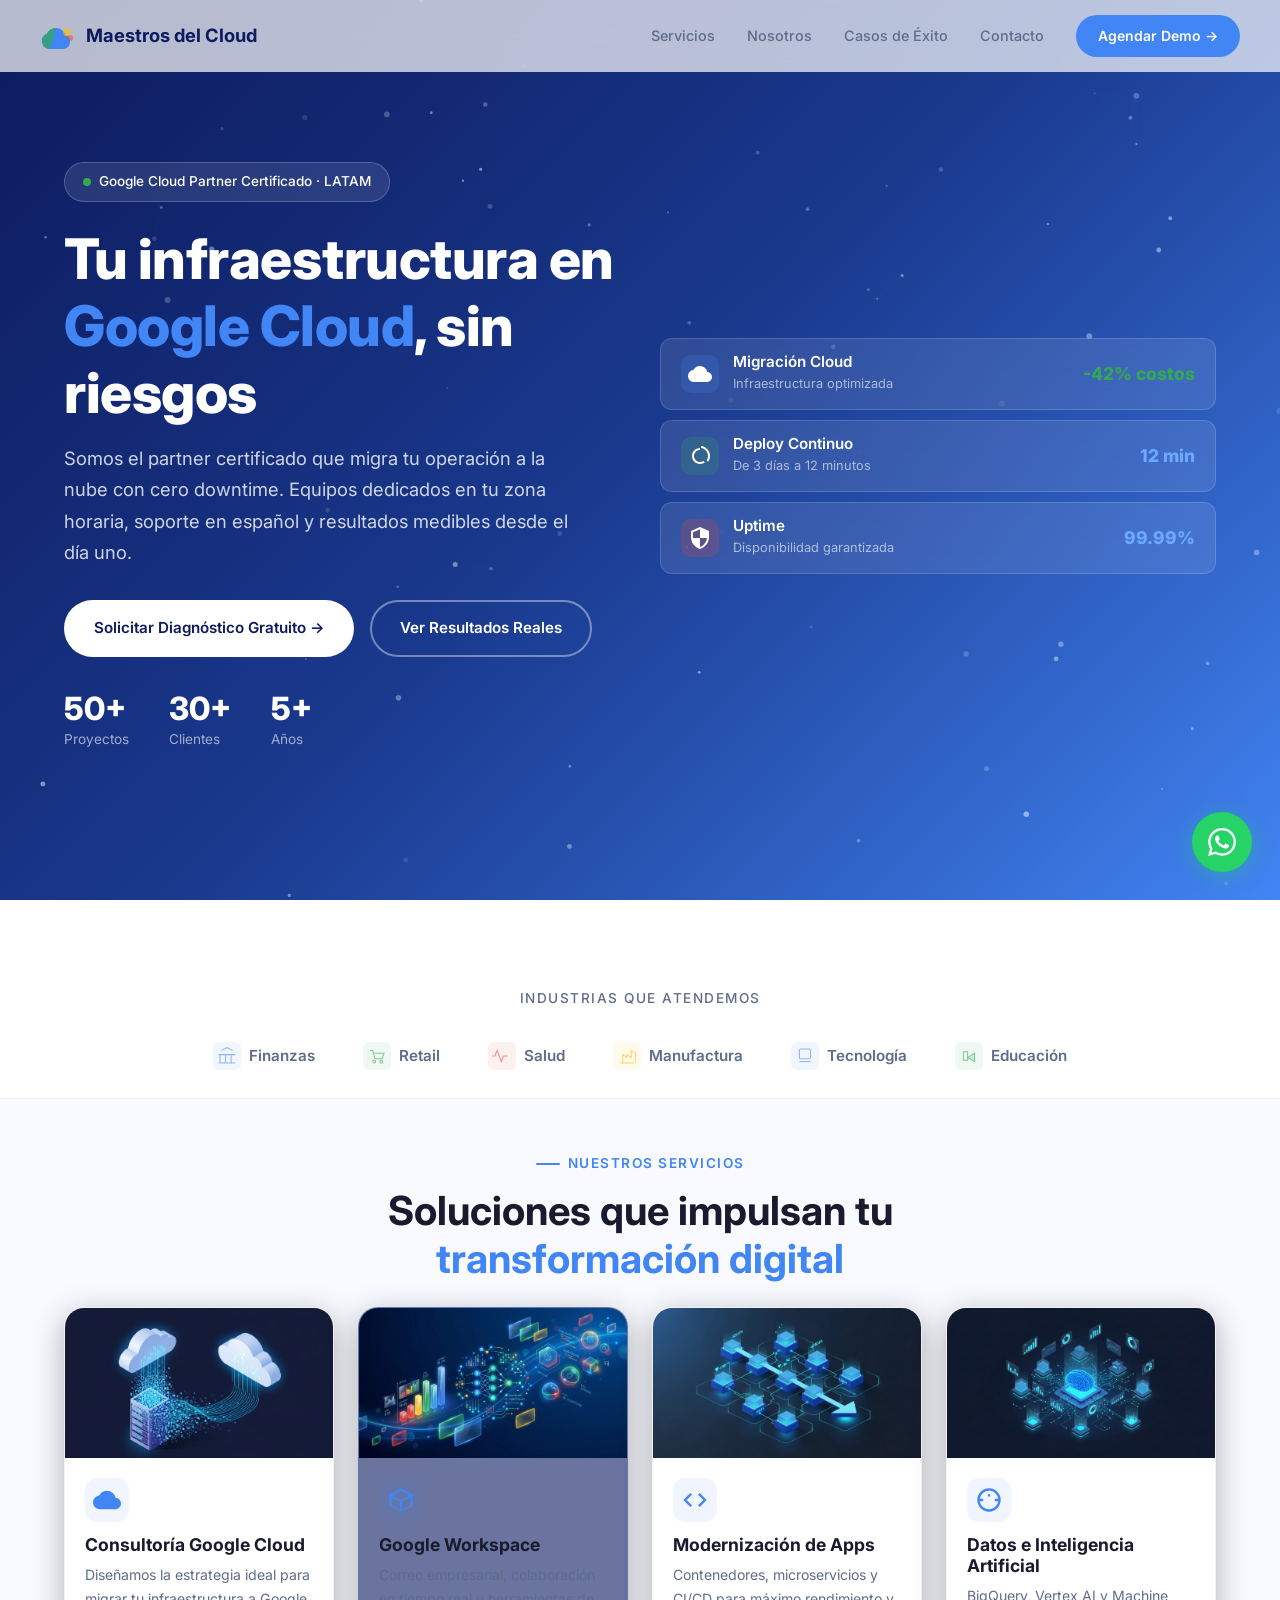
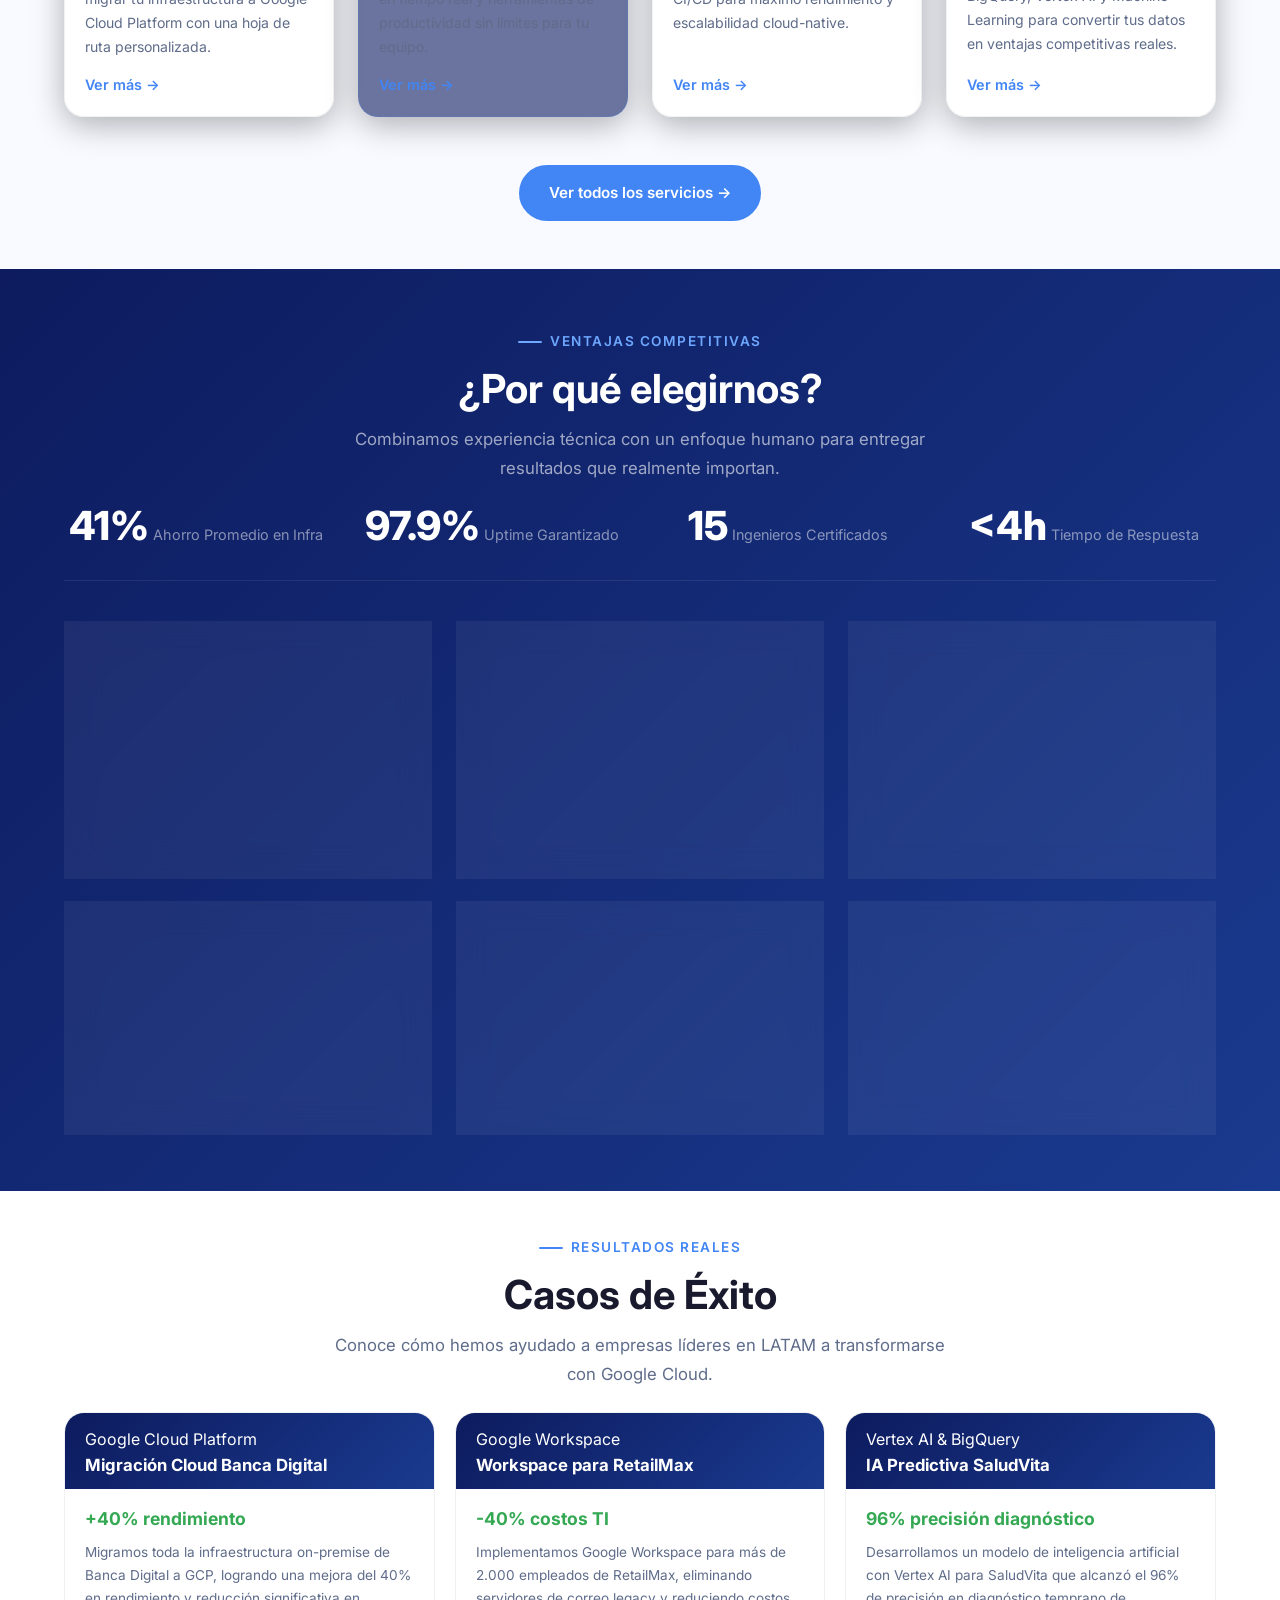
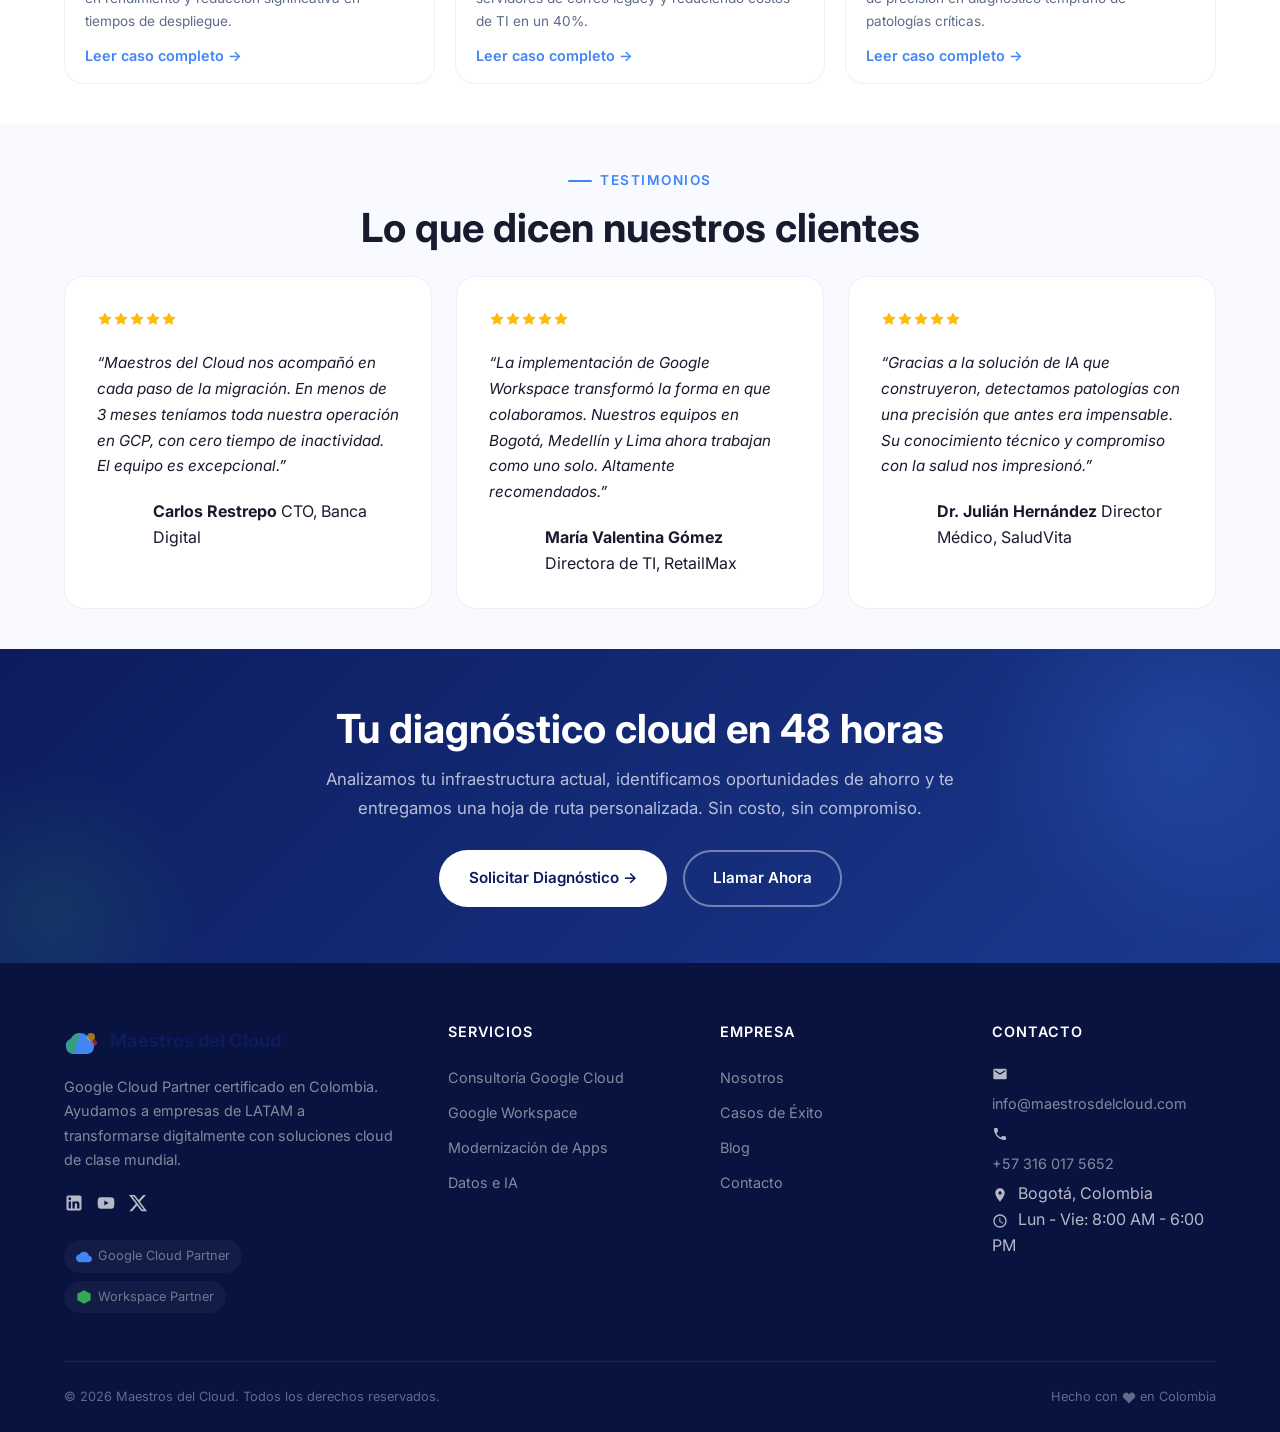
==== commit 6e648728: "fix: update WhatsApp and phone number to +57 316 017 5652 Co-Authored-By: Claude Opus 4.6 (1M contex" ====
--- a/index.html
+++ b/index.html
@@ -376,7 +376,7 @@
         <p>Analizamos tu infraestructura actual, identificamos oportunidades de ahorro y te entregamos una hoja de ruta personalizada. Sin costo, sin compromiso.</p>
         <div class="cta-buttons">
           <a href="contacto.html" class="btn btn-primary">Solicitar Diagn&oacute;stico &rarr;</a>
-          <a href="tel:+576012345678" class="btn btn-outline">Llamar Ahora</a>
+          <a href="tel:+573160175652" class="btn btn-outline">Llamar Ahora</a>
         </div>
       </div>
     </div>
@@ -446,7 +446,7 @@
             </li>
             <li>
               <svg width="16" height="16" viewBox="0 0 24 24" fill="currentColor" style="vertical-align: middle; margin-right: 6px;"><path d="M6.62 10.79c1.44 2.83 3.76 5.14 6.59 6.59l2.2-2.2c.27-.27.67-.36 1.02-.24 1.12.37 2.33.57 3.57.57.55 0 1 .45 1 1V20c0 .55-.45 1-1 1-9.39 0-17-7.61-17-17 0-.55.45-1 1-1h3.5c.55 0 1 .45 1 1 0 1.25.2 2.45.57 3.57.11.35.03.74-.25 1.02l-2.2 2.2z"/></svg>
-              <a href="tel:+576012345678">+57 601 234 5678</a>
+              <a href="tel:+573160175652">+57 316 017 5652</a>
             </li>
             <li>
               <svg width="16" height="16" viewBox="0 0 24 24" fill="currentColor" style="vertical-align: middle; margin-right: 6px;"><path d="M12 2C8.13 2 5 5.13 5 9c0 5.25 7 13 7 13s7-7.75 7-13c0-3.87-3.13-7-7-7zm0 9.5a2.5 2.5 0 010-5 2.5 2.5 0 010 5z"/></svg>
@@ -467,7 +467,7 @@
   </footer>
 
   <!-- ============ WHATSAPP FLOAT ============ -->
-  <a href="https://wa.me/576012345678" class="whatsapp-float" target="_blank" aria-label="WhatsApp">
+  <a href="https://wa.me/573160175652" class="whatsapp-float" target="_blank" aria-label="WhatsApp">
     <svg viewBox="0 0 24 24" width="28" height="28" fill="#fff">
       <path d="M17.472 14.382c-.297-.149-1.758-.867-2.03-.967-.273-.099-.471-.148-.67.15-.197.297-.767.966-.94 1.164-.173.199-.347.223-.644.075-.297-.15-1.255-.463-2.39-1.475-.883-.788-1.48-1.761-1.653-2.059-.173-.297-.018-.458.13-.606.134-.133.298-.347.446-.52.149-.174.198-.298.298-.497.099-.198.05-.371-.025-.52-.075-.149-.669-1.612-.916-2.207-.242-.579-.487-.5-.669-.51-.173-.008-.371-.01-.57-.01-.198 0-.52.074-.792.372-.272.297-1.04 1.016-1.04 2.479 0 1.462 1.065 2.875 1.213 3.074.149.198 2.096 3.2 5.077 4.487.709.306 1.262.489 1.694.625.712.227 1.36.195 1.871.118.571-.085 1.758-.719 2.006-1.413.248-.694.248-1.289.173-1.413-.074-.124-.272-.198-.57-.347m-5.421 7.403h-.004a9.87 9.87 0 01-5.031-1.378l-.361-.214-3.741.982.998-3.648-.235-.374a9.86 9.86 0 01-1.51-5.26c.001-5.45 4.436-9.884 9.888-9.884 2.64 0 5.122 1.03 6.988 2.898a9.825 9.825 0 012.893 6.994c-.003 5.45-4.437 9.884-9.885 9.884m8.413-18.297A11.815 11.815 0 0012.05 0C5.495 0 .16 5.335.157 11.892c0 2.096.547 4.142 1.588 5.945L.057 24l6.305-1.654a11.882 11.882 0 005.683 1.448h.005c6.554 0 11.89-5.335 11.893-11.893a11.821 11.821 0 00-3.48-8.413z"/>
     </svg>
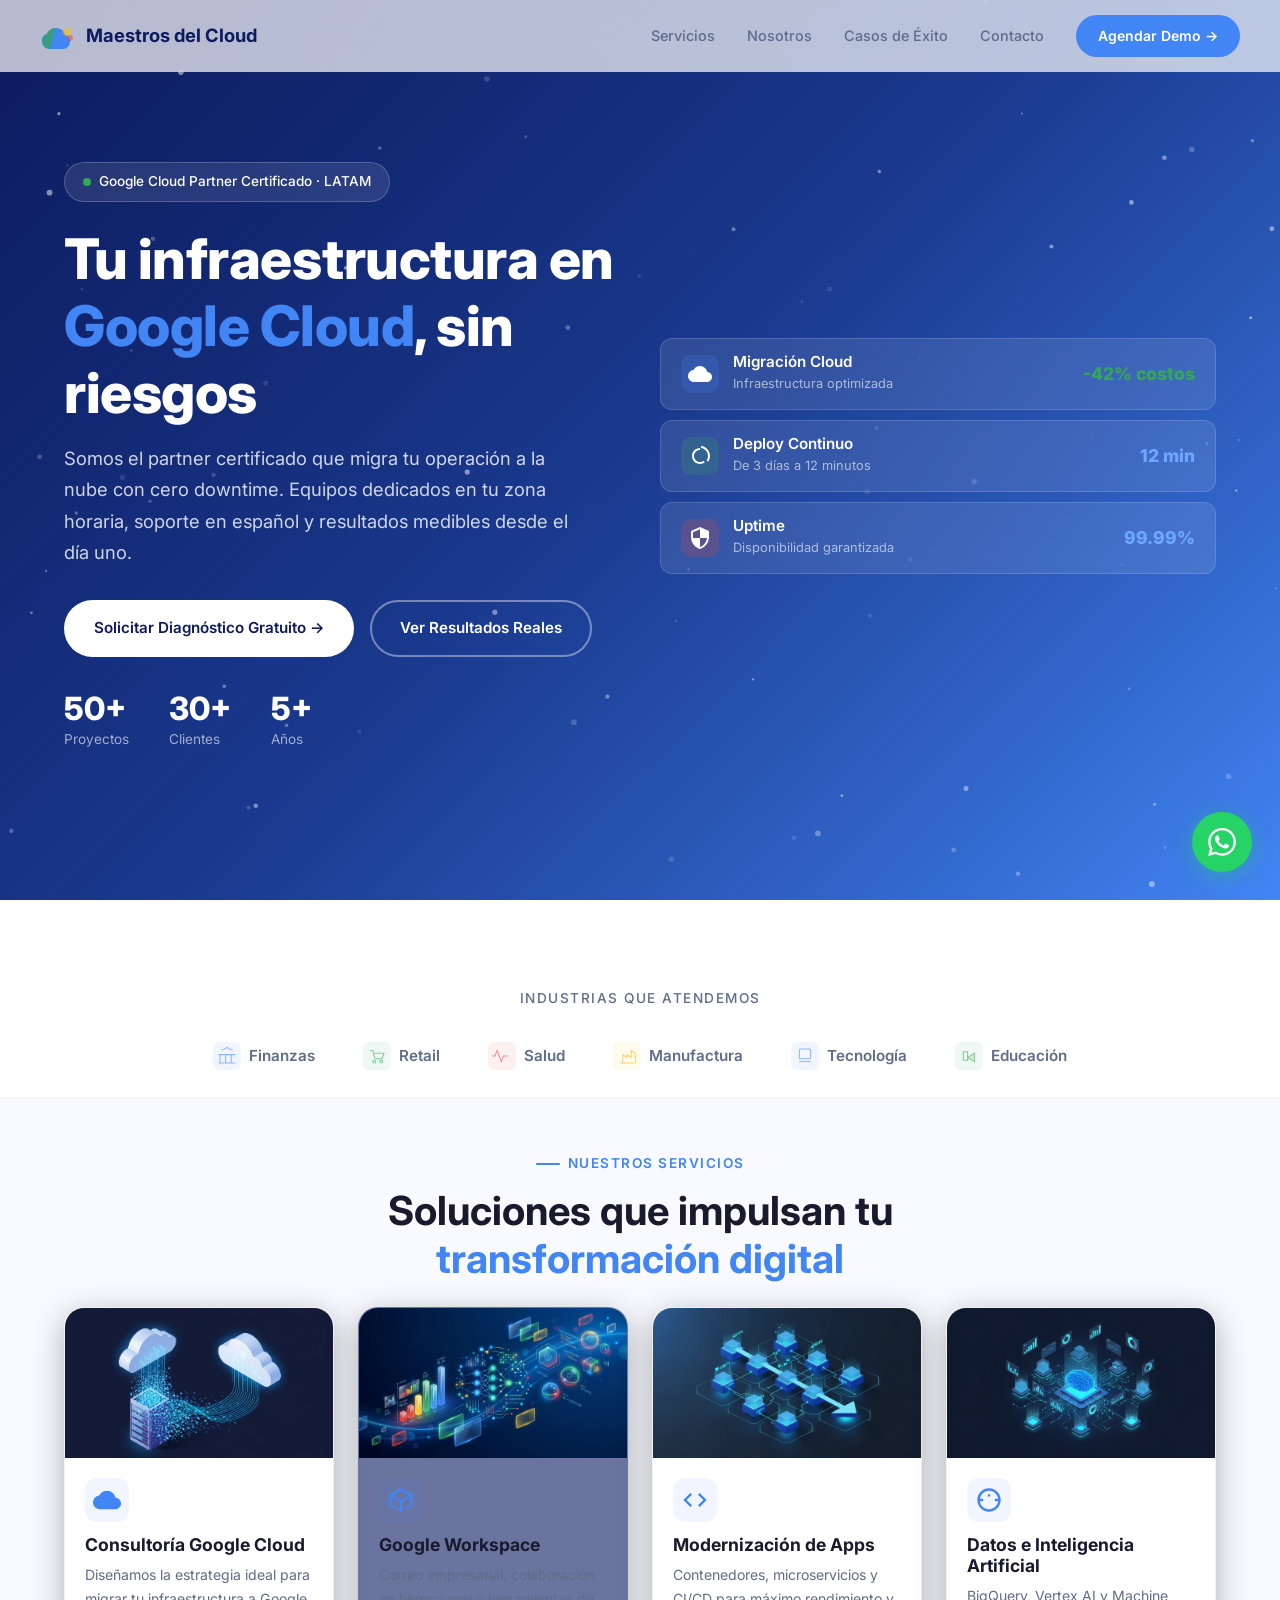
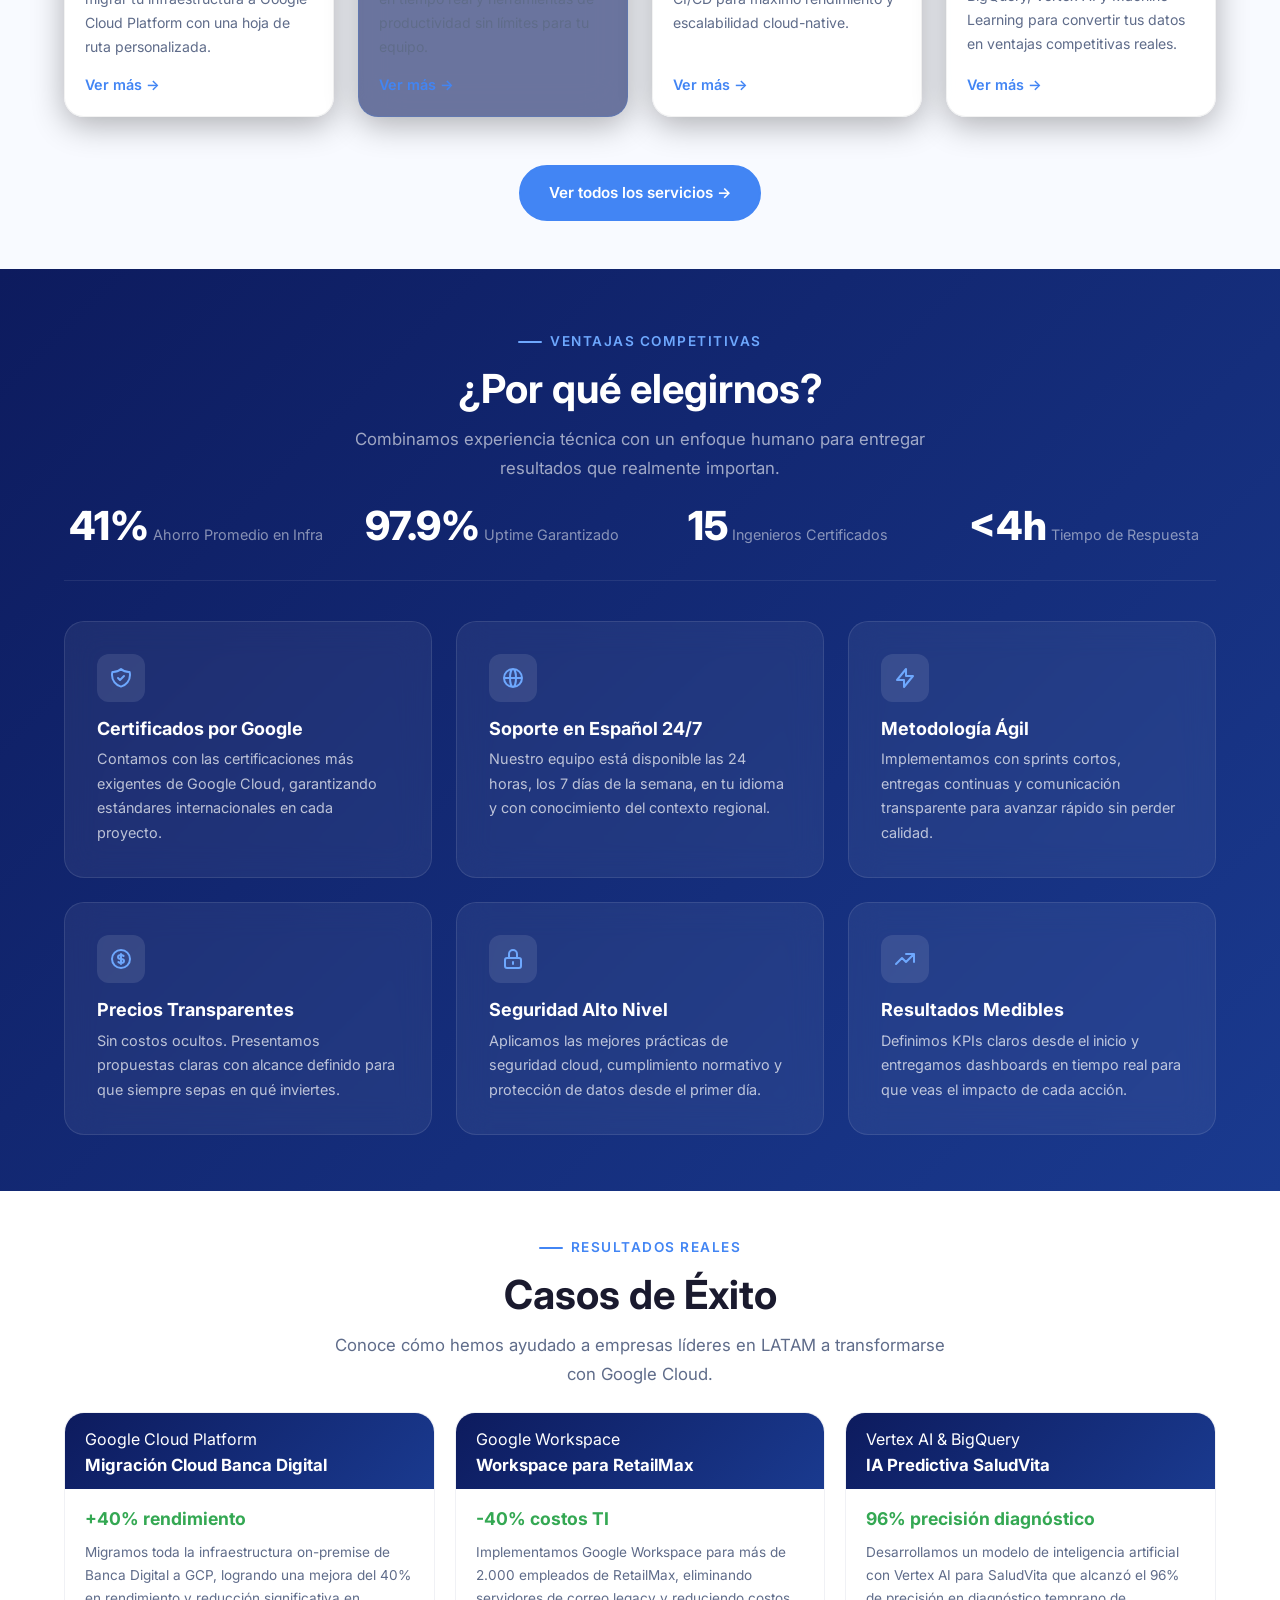
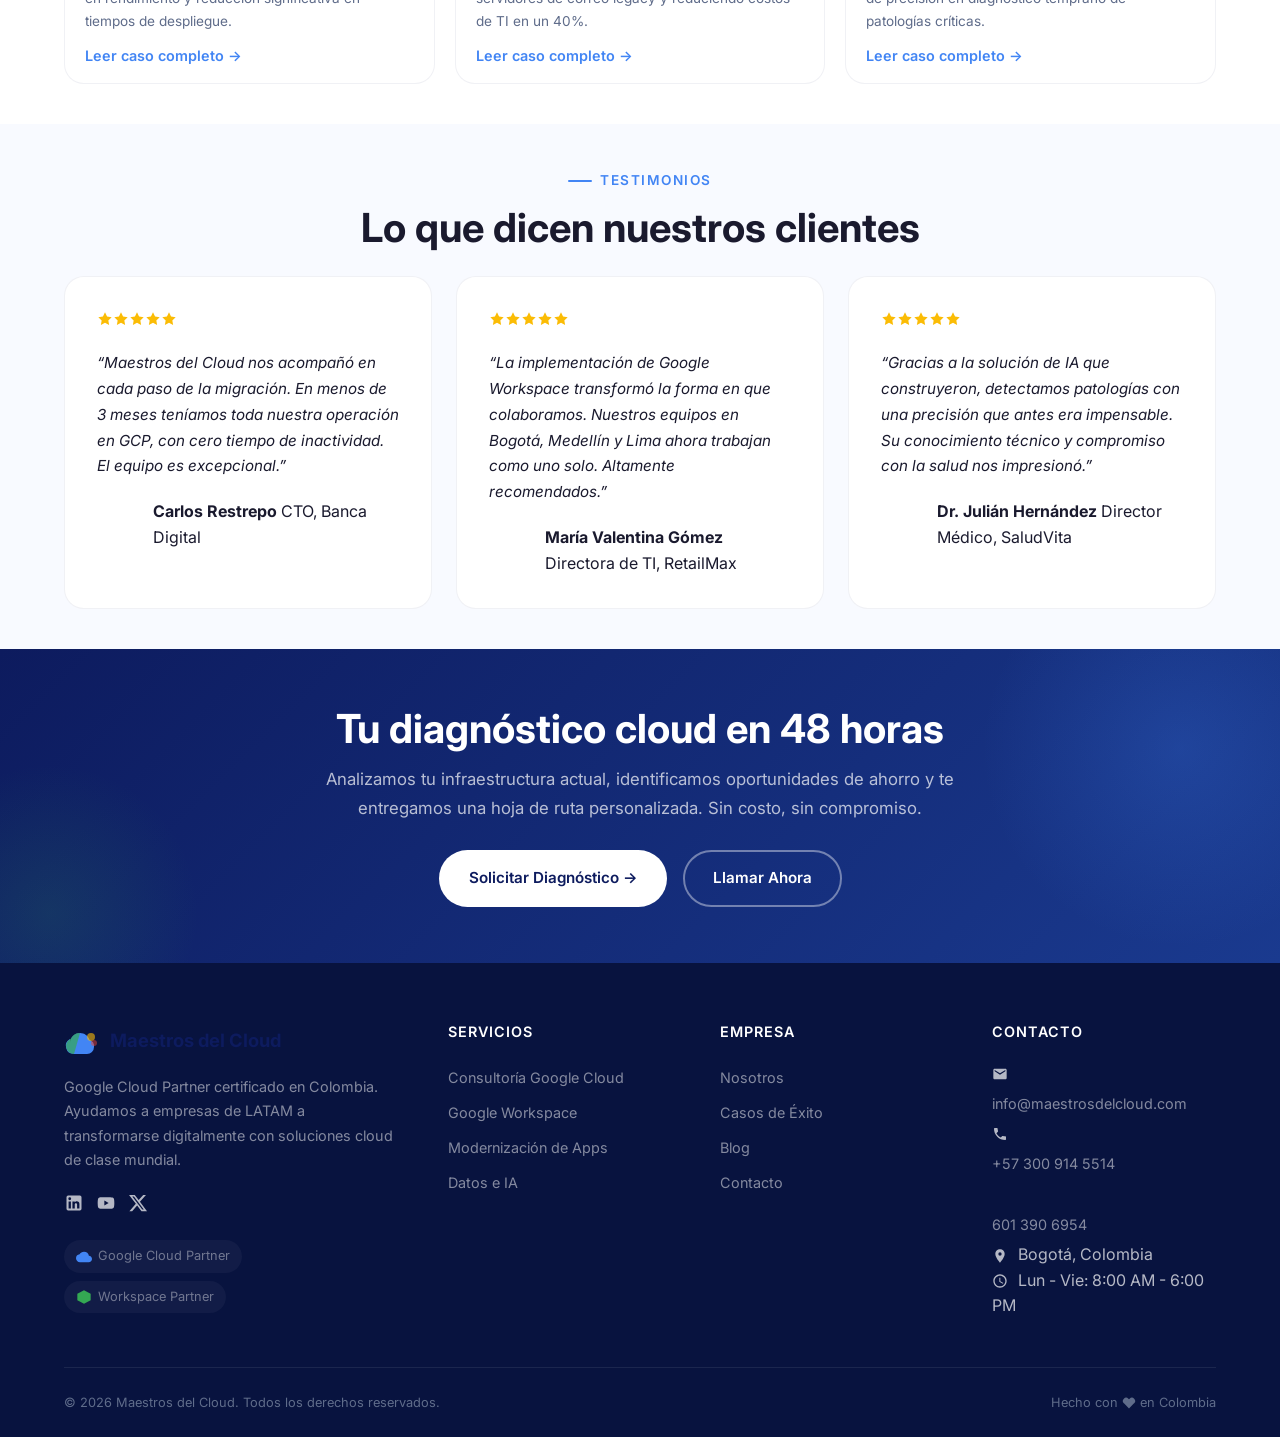
==== commit 71297076: "fix: update support numbers to +57 300 914 5514 and 601 390 6954 Co-Authored-By: Claude Opus 4.6 <no" ====
--- a/index.html
+++ b/index.html
@@ -376,7 +376,7 @@
         <p>Analizamos tu infraestructura actual, identificamos oportunidades de ahorro y te entregamos una hoja de ruta personalizada. Sin costo, sin compromiso.</p>
         <div class="cta-buttons">
           <a href="contacto.html" class="btn btn-primary">Solicitar Diagn&oacute;stico &rarr;</a>
-          <a href="tel:+573160175652" class="btn btn-outline">Llamar Ahora</a>
+          <a href="tel:+573009145514" class="btn btn-outline">Llamar Ahora</a>
         </div>
       </div>
     </div>
@@ -446,7 +446,8 @@
             </li>
             <li>
               <svg width="16" height="16" viewBox="0 0 24 24" fill="currentColor" style="vertical-align: middle; margin-right: 6px;"><path d="M6.62 10.79c1.44 2.83 3.76 5.14 6.59 6.59l2.2-2.2c.27-.27.67-.36 1.02-.24 1.12.37 2.33.57 3.57.57.55 0 1 .45 1 1V20c0 .55-.45 1-1 1-9.39 0-17-7.61-17-17 0-.55.45-1 1-1h3.5c.55 0 1 .45 1 1 0 1.25.2 2.45.57 3.57.11.35.03.74-.25 1.02l-2.2 2.2z"/></svg>
-              <a href="tel:+573160175652">+57 316 017 5652</a>
+              <a href="tel:+573009145514">+57 300 914 5514</a><br>
+              <a href="tel:+576013906954">601 390 6954</a>
             </li>
             <li>
               <svg width="16" height="16" viewBox="0 0 24 24" fill="currentColor" style="vertical-align: middle; margin-right: 6px;"><path d="M12 2C8.13 2 5 5.13 5 9c0 5.25 7 13 7 13s7-7.75 7-13c0-3.87-3.13-7-7-7zm0 9.5a2.5 2.5 0 010-5 2.5 2.5 0 010 5z"/></svg>
@@ -467,7 +468,7 @@
   </footer>
 
   <!-- ============ WHATSAPP FLOAT ============ -->
-  <a href="https://wa.me/573160175652" class="whatsapp-float" target="_blank" aria-label="WhatsApp">
+  <a href="https://wa.me/573009145514" class="whatsapp-float" target="_blank" aria-label="WhatsApp">
     <svg viewBox="0 0 24 24" width="28" height="28" fill="#fff">
       <path d="M17.472 14.382c-.297-.149-1.758-.867-2.03-.967-.273-.099-.471-.148-.67.15-.197.297-.767.966-.94 1.164-.173.199-.347.223-.644.075-.297-.15-1.255-.463-2.39-1.475-.883-.788-1.48-1.761-1.653-2.059-.173-.297-.018-.458.13-.606.134-.133.298-.347.446-.52.149-.174.198-.298.298-.497.099-.198.05-.371-.025-.52-.075-.149-.669-1.612-.916-2.207-.242-.579-.487-.5-.669-.51-.173-.008-.371-.01-.57-.01-.198 0-.52.074-.792.372-.272.297-1.04 1.016-1.04 2.479 0 1.462 1.065 2.875 1.213 3.074.149.198 2.096 3.2 5.077 4.487.709.306 1.262.489 1.694.625.712.227 1.36.195 1.871.118.571-.085 1.758-.719 2.006-1.413.248-.694.248-1.289.173-1.413-.074-.124-.272-.198-.57-.347m-5.421 7.403h-.004a9.87 9.87 0 01-5.031-1.378l-.361-.214-3.741.982.998-3.648-.235-.374a9.86 9.86 0 01-1.51-5.26c.001-5.45 4.436-9.884 9.888-9.884 2.64 0 5.122 1.03 6.988 2.898a9.825 9.825 0 012.893 6.994c-.003 5.45-4.437 9.884-9.885 9.884m8.413-18.297A11.815 11.815 0 0012.05 0C5.495 0 .16 5.335.157 11.892c0 2.096.547 4.142 1.588 5.945L.057 24l6.305-1.654a11.882 11.882 0 005.683 1.448h.005c6.554 0 11.89-5.335 11.893-11.893a11.821 11.821 0 00-3.48-8.413z"/>
     </svg>
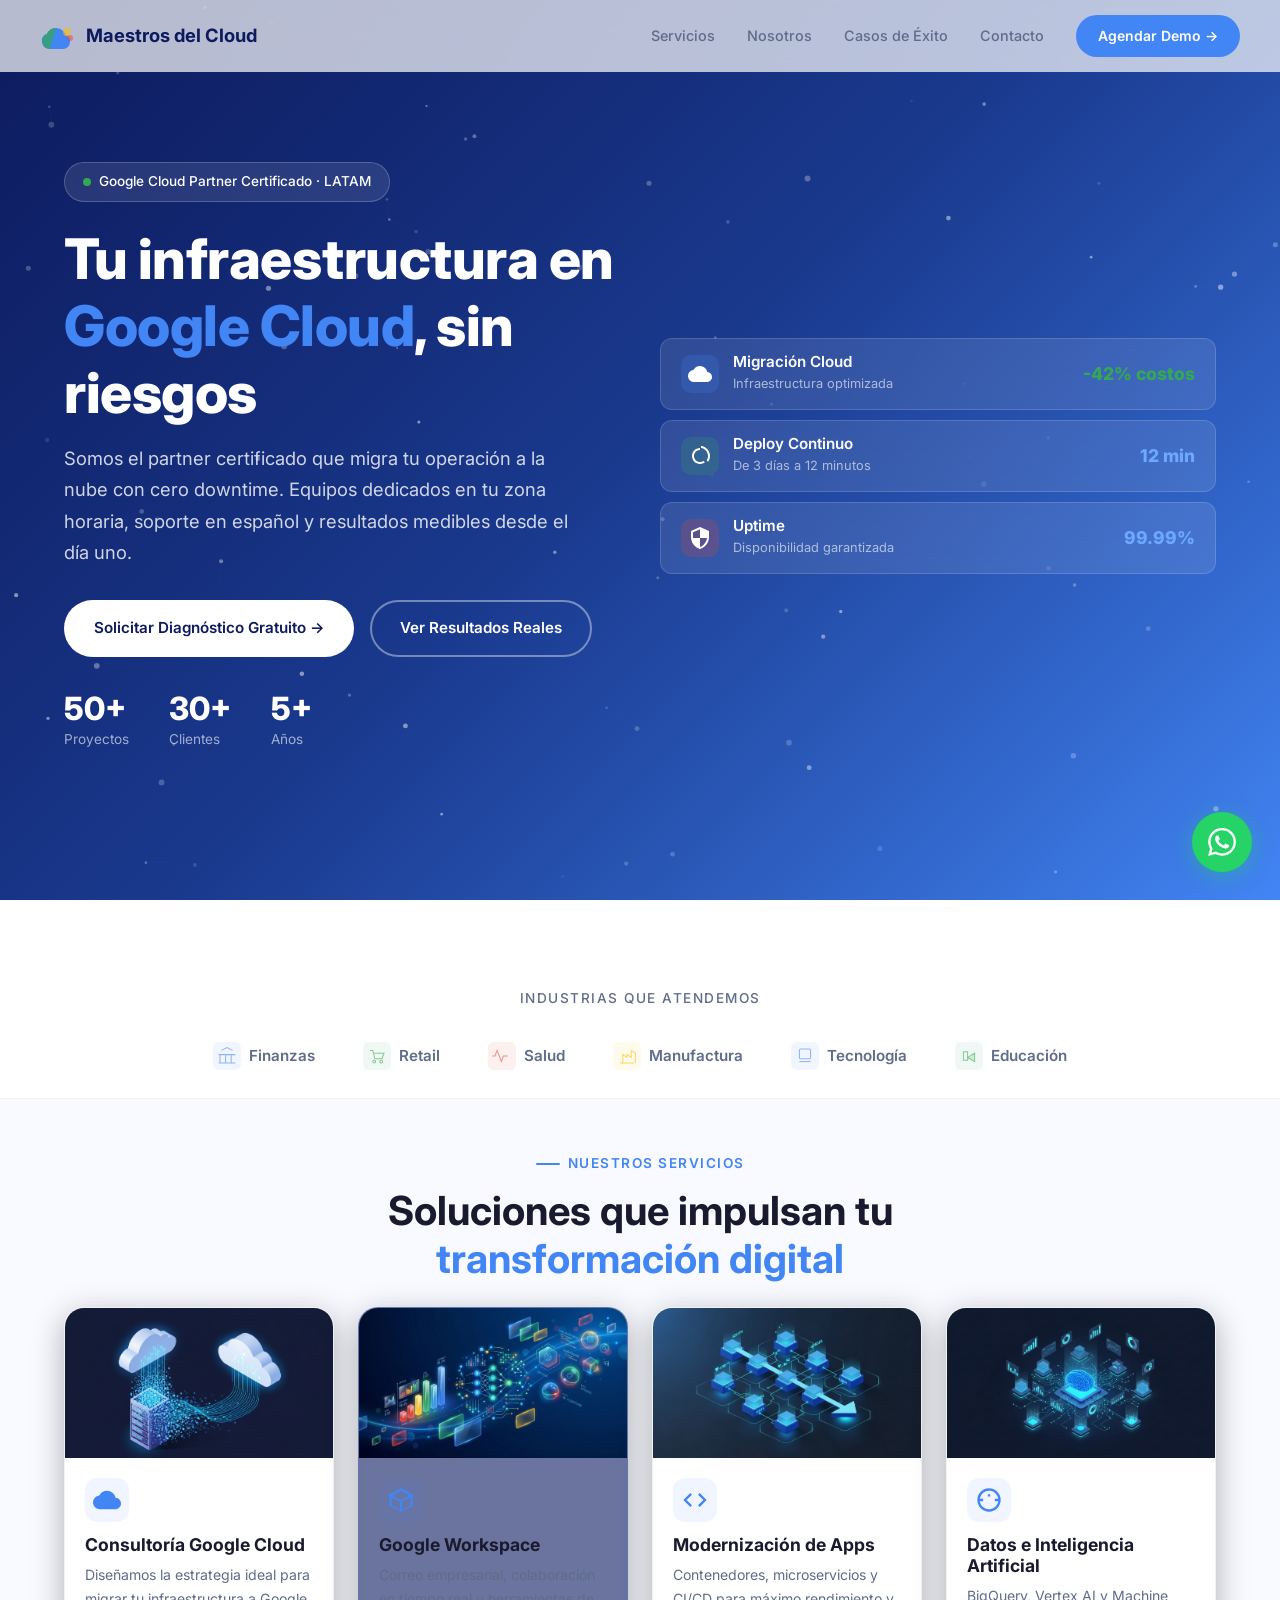
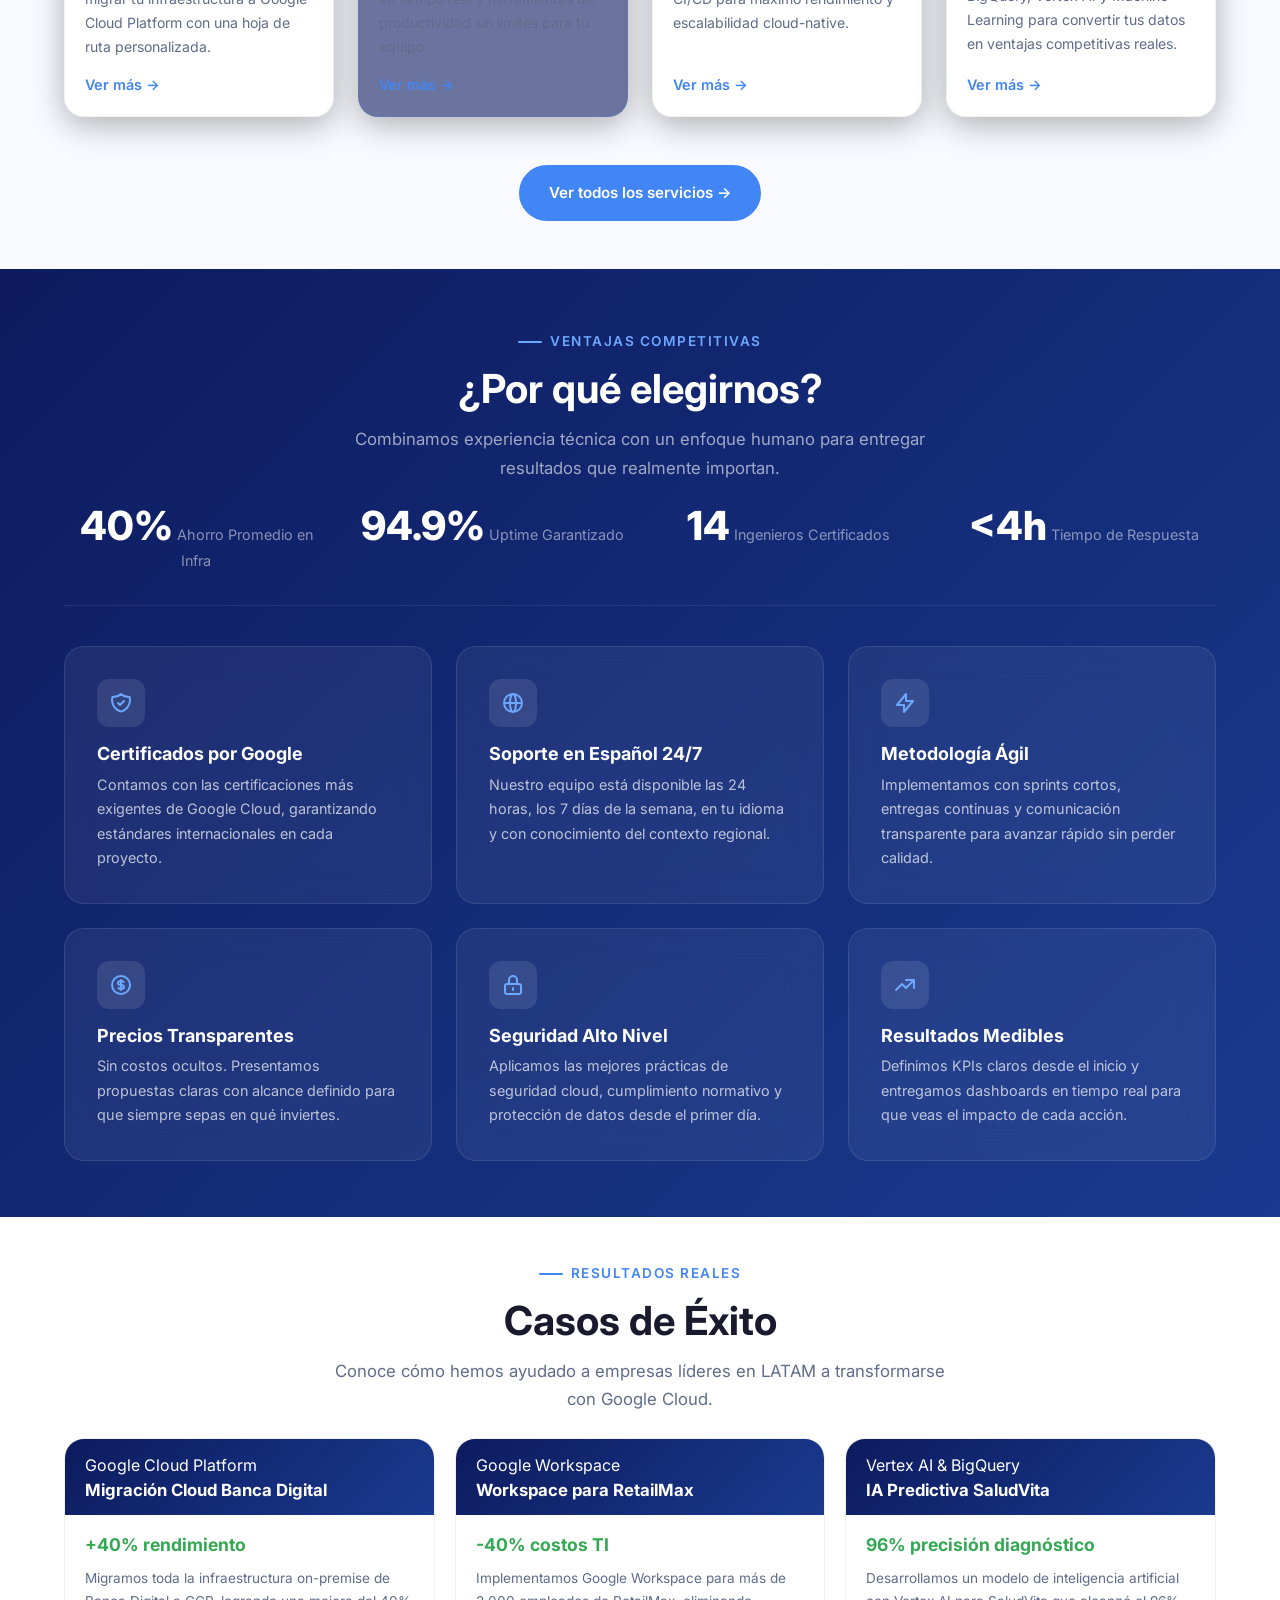
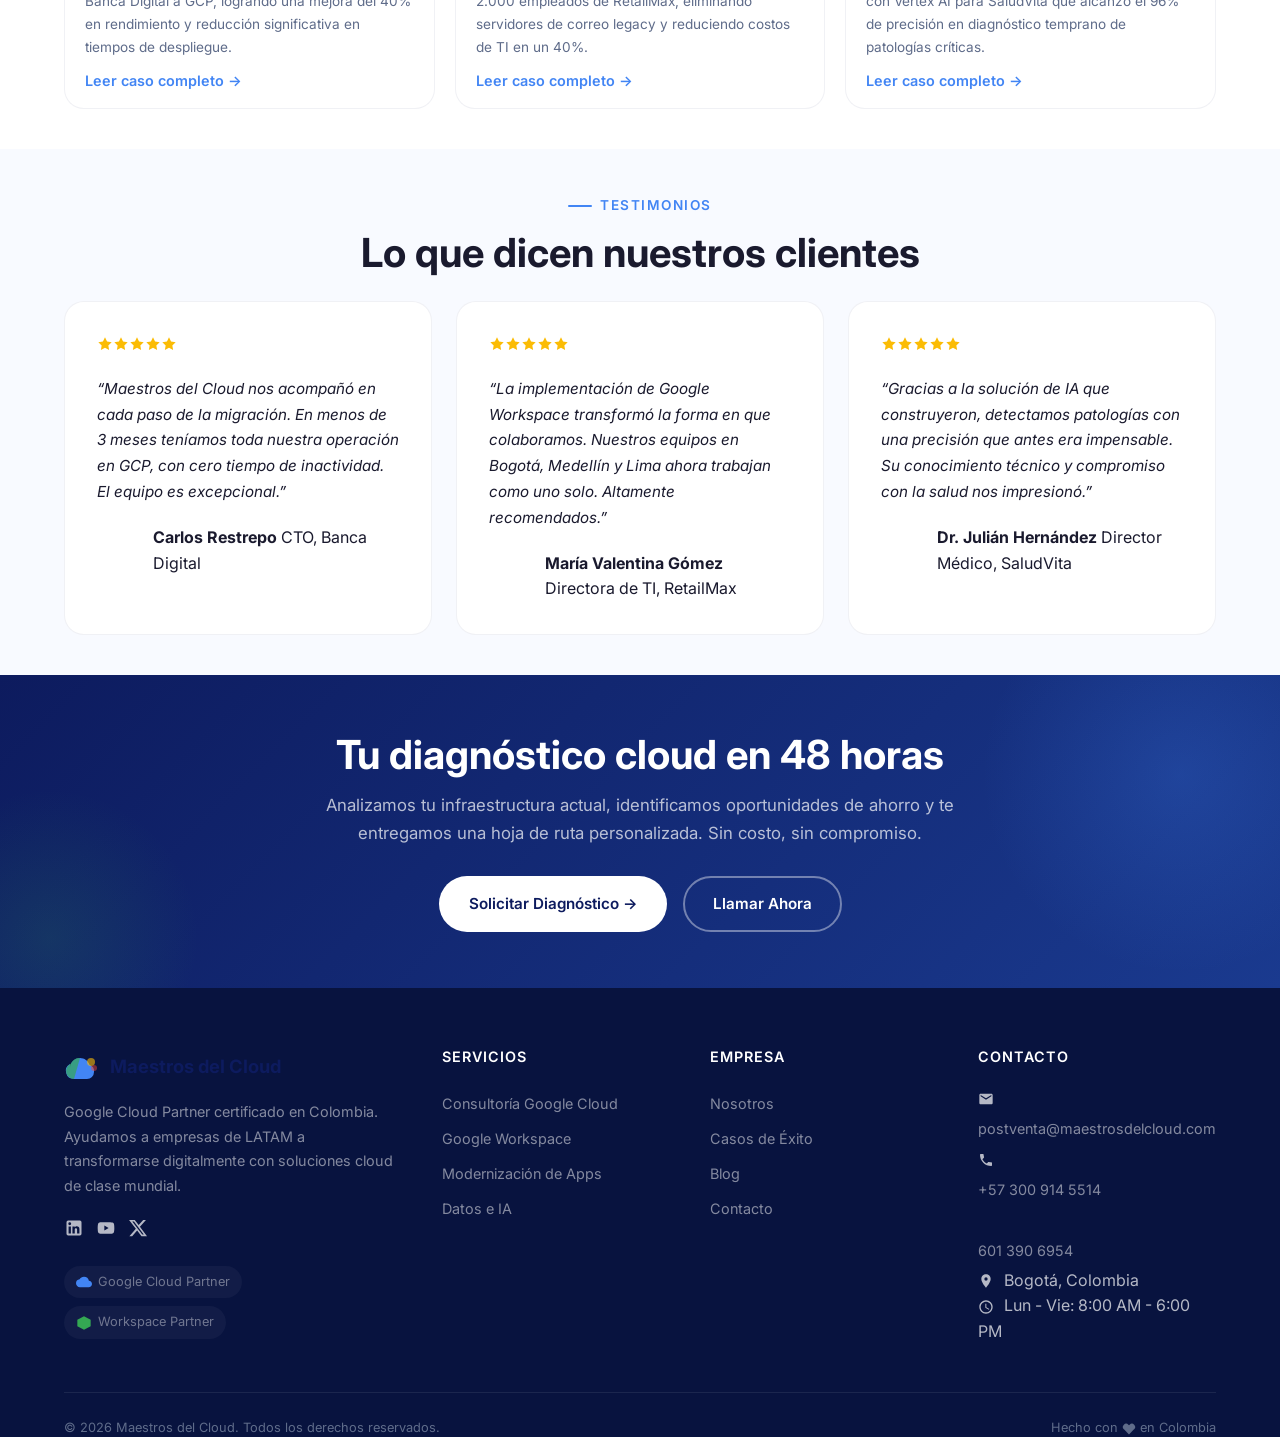
==== commit 351c80db: "feat: update contact email to postventa@ and add Habeas Data section - Replace hola@/info@maestrosde" ====
--- a/index.html
+++ b/index.html
@@ -442,7 +442,7 @@
           <ul>
             <li>
               <svg width="16" height="16" viewBox="0 0 24 24" fill="currentColor" style="vertical-align: middle; margin-right: 6px;"><path d="M20 4H4c-1.1 0-2 .9-2 2v12c0 1.1.9 2 2 2h16c1.1 0 2-.9 2-2V6c0-1.1-.9-2-2-2zm0 4l-8 5-8-5V6l8 5 8-5v2z"/></svg>
-              <a href="mailto:info@maestrosdelcloud.com">info@maestrosdelcloud.com</a>
+              <a href="mailto:postventa@maestrosdelcloud.com">postventa@maestrosdelcloud.com</a>
             </li>
             <li>
               <svg width="16" height="16" viewBox="0 0 24 24" fill="currentColor" style="vertical-align: middle; margin-right: 6px;"><path d="M6.62 10.79c1.44 2.83 3.76 5.14 6.59 6.59l2.2-2.2c.27-.27.67-.36 1.02-.24 1.12.37 2.33.57 3.57.57.55 0 1 .45 1 1V20c0 .55-.45 1-1 1-9.39 0-17-7.61-17-17 0-.55.45-1 1-1h3.5c.55 0 1 .45 1 1 0 1.25.2 2.45.57 3.57.11.35.03.74-.25 1.02l-2.2 2.2z"/></svg>
